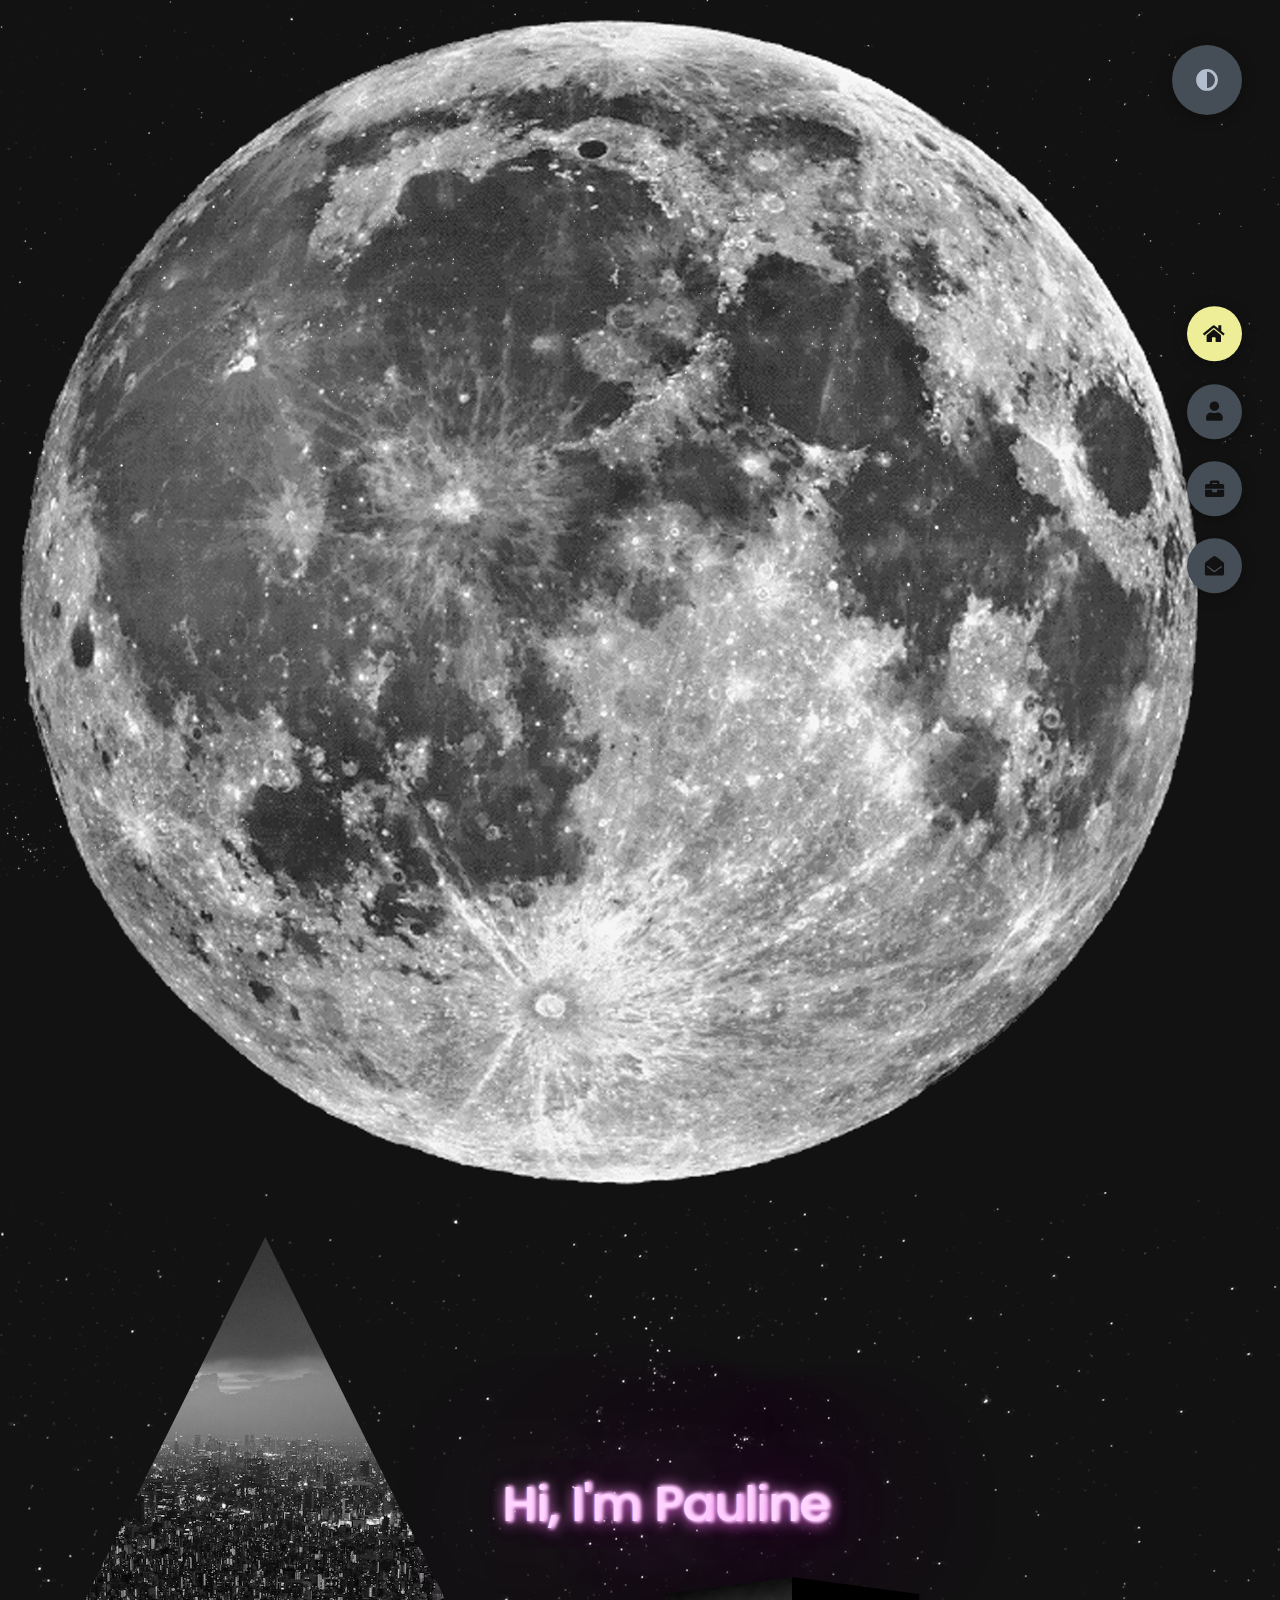
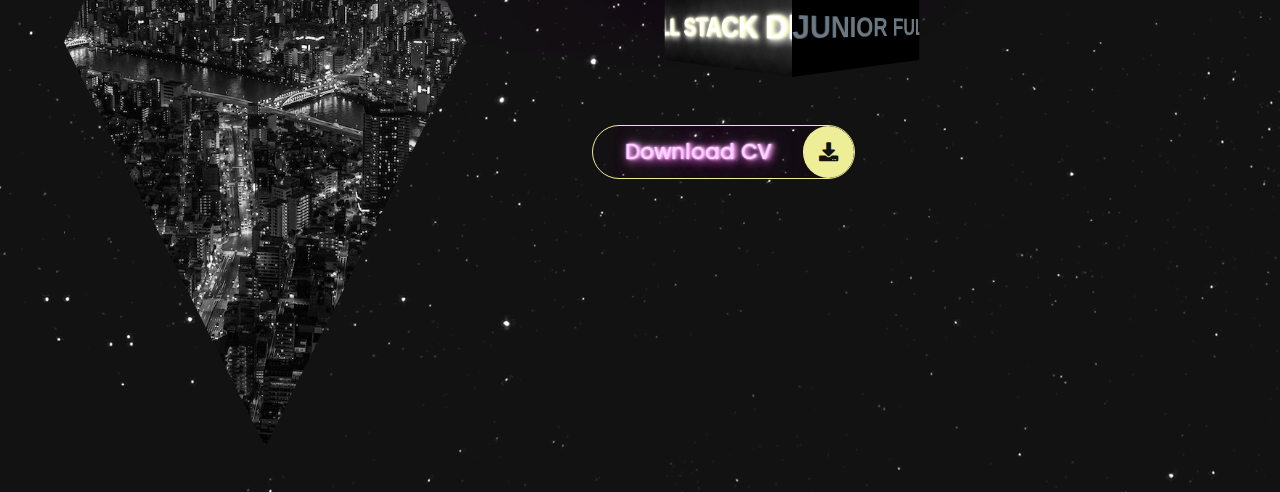
==== index.html @ 4a0ec678 "final form version" ====
<!DOCTYPE html>
<html lang="en">
<head>
  <meta charset="UTF-8">
  <meta name="viewport" content="width=device-width, initial-scale=1.0">
  <title>Portfolio</title>
  <link rel="stylesheet" href="styles/styles.css">
  <link rel="preconnect" href="https://fonts.googleapis.com">
<link rel="preconnect" href="https://fonts.gstatic.com" crossorigin>
<link href="https://fonts.googleapis.com/css2?family=Poppins:ital@0;1&display=swap" rel="stylesheet">
<link rel="stylesheet" href="https://cdnjs.cloudflare.com/ajax/libs/font-awesome/5.15.4/css/all.min.css" integrity="sha512-1ycn6IcaQQ40/MKBW2W4Rhis/DbILU74C1vSrLJxCq57o941Ym01SwNsOMqvEBFlcgUa6xLiPY/NS5R+E6ztJQ==" crossorigin="anonymous" referrerpolicy="no-referrer" />
</head>
<body class="main-content">
    <div class="background-container">
        <div class="moon"><img src="./img/background-moon.png" alt=""></div>

        <div class="stars"><img src="./img/stars-background.png" alt=""></div>
        
    
        <header class="section sec1 header active" id="home">
            <div class="header-content">
               
            
              <div class="left-header">
                 <div class="h-shape"></div>
                 <div class="image1">
                     <img class="intro-img" src="img/cities-background-night.jpg" alt="">
                 </div>
             </div>
             <div class="right-header">
    
                 <h1 class="name" data-text="U">Hi, I'm <span class="flicker-slow">Pa</span>u<span class="flicker-fast">li</span><span class="flicker-medium">ne</span></h1>
      
                 <div class="box">
                     <div class="inner">
                       <span>JUNIOR FULL STACK DEVELOPER</span>
                     </div>
                     <div class="inner">
                       <span>JUNIOR FULL STACK DEVELOPER</span>
                     </div>
                   </div>
                 <p> 
                 </p>
                 <div class="btn-con">
                     <a href="./files/CV_2022_Pauline_Schnoebelen.pdf" class="main-btn" download="CV.Pauline-Schnoebelen.pdf">
                         <span class="btn-text"><span class="flicker-medium2">D</span>own<span class="flicker-slow2">lo</span>ad <span class="flicker-medium">CV</span></span>
                         <span class="btn-icon"><i class="fas fa-download"></i></span>
                         
                 </a>
             </div>
         </div>
     
     </div>
            
     
     
         </header>  
    
    <main>
        <section class="section sec2 about" id="about">
           
            <div class="main-title">
                <h2 class="light-title" data-heading="i">About <span style="--i:1" class="turning">M</span><span style="--i:2" class="turning">E</span><span class="bg-text"></span></h2>
            </div>
            <div class="about-container">
                <div class="left-about">
                    <h4></h4>
                    <p class="paragraph-tran" align="justify">
                       <span class="paragraph-about">   Translator turned tech enthusiast after an eye-opening encounter with machine translation systems relying on AI. Naturally driven and curious, I'm always working on personal projects and learning new skills.</span> 

                    </p>
                    <div class="btn-con">
                        <a href="./files/CV_2022_Pauline_Schnoebelen.pdf" class="main-btn" download="CV.Pauline-Schnoebelen.pdf">
                            <span class="btn-text" id="btn-small">Download</span>
                            <span class="btn-icon"><i class="fas fa-download"></i></span>
                    </a>
                </div>
                </div>
                <div class="right-about">
                    <div class="about-item">
                        <div class="abt-text">
                            <p class="large-text">Javascript</p>
                            <p class="small-text">Currently <br/>Perfecting</p>
                            
                        </div>
                    </div> 
                    <div class="about-item">
                        <div class="abt-text">
                            <p class="large-text">React</p>
                            <p class="small-text">Currently <br/> Perfecting</p>
                            
                        </div>
                    </div> 
                    <div class="about-item">
                        <div class="abt-text">
                            <p class="large-text">Python</p>
                            <p class="small-text">Currently<br/> Learning</p>
                            
                        </div>
                    </div>    
                    <div class="about-item">
                        <div class="abt-text">
                            <p class="large-text">Typescript</p>
                            <p class="small-text">Currently<br/> Learning</p>
                            
                        </div>
                    </div>    
                </div>

            </div>
            <div class="about-stats">
                <h4 class="stat-title">My Skills</h4>
                <div class="progress-bars">
                    <div class="progress-bar">
                        <p class="prog-title">JavaScript</p>
                        <div class="progress-icon">
                            <p class="prog text"></p>
                            <div class="progress">
                                <span class="javascript"></span>
                            </div>

                        </div>
                    </div>
                    <div class="progress-bar">
                        <p class="prog-title">React</p>
                        <div class="progress-icon">
                            <p class="prog text"></p>
                            <div class="progress">
                                <span class="react"></span>
                            </div>

                        </div>
                    </div>
                    <div class="progress-bar">
                        <p class="prog-title">Node.js</p>
                        <div class="progress-icon">
                            <p class="prog text"></p>
                            <div class="progress">
                                <span class="node"></span>
                            </div>

                        </div>
                    </div>
                    <div class="progress-bar">
                        <p class="prog-title">Express.js</p>
                        <div class="progress-icon">
                            <p class="prog text"></p>
                            <div class="progress">
                                <span class="express"></span>
                            </div>

                        </div>
                    </div>
                    <div class="progress-bar">
                        <p class="prog-title">MongoDB</p>
                        <div class="progress-icon">
                            <p class="prog text"></p>
                            <div class="progress">
                                <span class="mongo"></span>
                            </div>

                        </div>
                    </div>
                    <div class="progress-bar">
                        <p class="prog-title">POSTMAN</p>
                        <div class="progress-icon">
                            <p class="prog text"></p>
                            <div class="progress">
                                <span class="postman"></span>
                            </div>

                        </div>
                    </div>
                    <div class="progress-bar">
                        <p class="prog-title">HTML5 & CSS3</p>
                        <div class="progress-icon">
                            <p class="prog text"></p>
                            <div class="progress">
                                <span class="css"></span>
                            </div>

                        </div>
                    </div>
                    <div class="progress-bar">
                        <p class="prog-title">Rest APIs</p>
                        <div class="progress-icon">
                            <p class="prog text"></p>
                            <div class="progress">
                                <span class="restapi"></span>
                            </div>

                        </div>
                    </div>
                    <div class="progress-bar">
                        <p class="prog-title">Git - GitHub</p>
                        <div class="progress-icon">
                            <p class="prog text"></p>
                            <div class="progress">
                                <span class="github"></span>
                            </div>

                        </div>
                    </div>
                </div>
            </div>
            <h4 class="stat-title">My Timeline</h4>
            <div class="timeline">
                <div class="timeline-item">
                    <div class="tl-icon">
                        <i class="fas fa-briefcase"></i>
                    </div>
                    <p class="tl-duration">03/2022 - 06/2022</p>
                    <h5 class="job-title">Junior Full Stack Developer<span class="company">  Ironhack</span></h5>
                    <p class="job-summary">Skills: Web Applications · Databases · Object-Oriented Programming (OOP) <br>
                        • <u>Project 3</u>: Single Page App | <strong>
                            <a href="https://project-forkmate.netlify.app/" target="_blank">ForkMate</a></strong> <br>
                        Technologies: React.js, Javascript, MongoDB, Express.js, Node.js, CSS<br>
                        • <u>Project 2</u>: Server-side Rendered Website | <strong><a href="https://foster4paws.herokuapp.com/" target="_blank">Foster4Paws</a></strong><br>
                        Technologies: Express.js, Node.js, MongoDB, Javascript, Handlebars<br>
                        • <u>Project 1</u>: DOM-manipulation catching game | <strong><a href="https://paulinettt.github.io/Space-Sophie/" target="_blank">Space Sophie</a></strong> <br>
                        Technologies: Javascript, HTML, CSS</p>
        
                </div>
                
                <div class="timeline-item">
                    <div class="tl-icon">
                        <i class="fas fa-graduation-cap"></i>
                    </div>
                    <p class="tl-duration">03/2022 - 06/2022</p>
                    <h5 class="job-title">Full Stack Web Development<br>
                        <span class="company">  Ironhack</span></h5>
                    <p class="job-summary">
                        • Front-End Technologies: HTML | CSS |   Javascript | React | Axios <br>
                        • Back-End Technologies: ExpressJS | NodeJS | MongoDB | Mongoose | Postman<br>
                        • Version Control: Git | GitHub<br>
                        • Integration of 3rd party services (APIs) <br>
                        • Deployment Tools: Heroku, Netlify</p>
        
                </div>
                <div class="timeline-item">
                    <div class="tl-icon">
                        <i class="fas fa-briefcase"></i>
                    </div>
                    <p class="tl-duration">11/2016 - 03/2022</p>
                    <h5 class="job-title">Translator EN/FR <br><span class="company">  Freelance</span></h5>
                    <p class="job-summary">• Translate and deliver high-quality subtitles for various production companies and media-services providers including Netflix, Amazon, BBC and HBO.<br>
                        • Liaise with internal employees on deadlines and missing information. <br>
                        • Help improve clients' machine translation systems.</p> <br>
        
                </div>
                <div class="timeline-item">
                    <div class="tl-icon">
                        <i class="fas fa-graduation-cap"></i>
                    </div>
                    <p class="tl-duration">2012 - 2015</p>
                    <h5 class="job-title">Doctoral studies <br>
                        <span class="company"> University Paris-Diderot</span></h5>
                    <p class="job-summary">Literature, Art, Image</p>
        
                </div>
                <div class="timeline-item">
                    <div class="tl-icon">
                        <i class="fas fa-briefcase"></i>
                    </div>
                    <p class="tl-duration">08/2015 - 10/2016</p>
                    <h5 class="job-title">Culture Writer <br><span class="company">  Sant Magazine</span></h5>
                    <p class="job-summary">• Conceived, wrote and edited visual arts features and reviews.<br>
                        • Translated and localized interviews to reach a broader audience.</p>
        
                </div>
                <div class="timeline-item">
                    <div class="tl-icon">
                        <i class="fas fa-graduation-cap"></i>
                    </div>
                    <p class="tl-duration">2019 - 2012</p>
                    <h5 class="job-title">Master's Degree <br>
                        <span class="company"> University Lumière II</span></h5>
                    <p class="job-summary">Anglophone Studies.</p>
        
                </div>
                <div class="timeline-item">
                    <div class="tl-icon">
                        <i class="fas fa-briefcase"></i>
                    </div>
                    <p class="tl-duration">09/2014 - 07/2014</p>
                    <h5 class="job-title">French Lecturer <br><span class="company">University of Michigan</span></h5>
                    <p class="job-summary">• Taught French language and essay writing to undergraduates.<br>
                        • Prepared final exams and group presentations.<br>
                        • Implemented individualized extra support during office hours.</p>
        
                </div>
                <div class="timeline-item">
                    <div class="tl-icon">
                        <i class="fas fa-graduation-cap"></i>
                    </div>
                    <p class="tl-duration">2010 - 2012</p>
                    <h5 class="job-title">MA <br><span class="company"> University of Reading</span></h5>
                    <p class="job-summary">Creative Writing and Translation.
                    </p>
        
                </div>
                <div class="timeline-item">
                    <div class="tl-icon">
                        <i class="fas fa-briefcase"></i>
                    </div>
                    <p class="tl-duration">09/2014 - 07/2014</p>
                    <h5 class="job-title">Assistant Lecturer <br> <span class="company"> Université Paris-Diderot</span></h5>
                    <p class="job-summary">• Taught English language to undergraduates.<br>
                        • Co-ordinated revision and exam periods.</p>
        
                </div>
            </div>

            
        </section>
        <section class="section sec3 portfolio" id="portfolio">
            <div class="main-title">
                <h2 class="light-title" data-heading="i">MY <span style="--i:1" class="turning">P</span>
                    <span style="--i:2" class="turning">O</span>
                    <span style="--i:3" class="turning">R</span>
                    <span style="--i:4" class="turning">T</span>
                    <span style="--i:5" class="turning">F</span>
                    <span style="--i:6" class="turning">O</span>
                    <span style="--i:7" class="turning">L</span>
                    <span style="--i:8" class="turning">I</span>
                    <span style="--i:9" class="turning">O</span>
        
                    <span class="bg-text"></span></h2>
                <p class="port-text">
                   <u>Main technologies used</u>: ReactJS, Javascript, MongoDB, ExpressJS, NodeJS, HTML, CSS, Postman, Handlebars, Mongoose, Axios.
                </p>
                <div class="portfolios">
                    <div class="portfolio-item">
                        <div class="image">
                            <img class="img-port" src="./img/code-image.jpg" alt="">
                        </div>
                        <div class="hover-items">
                            <h3 class="project-source">GitHub Projects</h3>
                            <div class="icons">
                                <a href="https://github.com/Paulinettt" class="icon" target="_blank">
                                    <i class="fab fa-github"></i>
                              
                        
                                </a>
                            </div>


                        </div>

                    </div>
                    
                    <div class="portfolio-item">
                        <div class="image">
                            <img class="img-port" src="./img/SpaceSophie-port.png" alt="SpaceSophie-image">
                        </div>
                        <div class="hover-items">
                            <h3 class="project-source">Space Sophie</h3>
                            <p class="summary-p">A catching game built with JavaScript, HTML & CSS</p>
                            <div class="icons">
                                    <a href="https://github.com/Paulinettt/Space-Sophie" target="_blank" class="icon">
                                    <i class="fab fa-github"></i>
                                    <a href="https://paulinettt.github.io/Space-Sophie/" class="icon" target="_blank">
                                    <i class="fas fa-eye"></i>
                                </a>
                            </div>
                        </div>
                    </div>
                    <div class="portfolio-item">
                        <div class="image">
                            <img class="img-port" src="./img/Foster4Paws-port.png" alt="Foster4Paws-image">
                        </div>
                        <div class="hover-items">
                            <h3 class="project-source">Foster4Paws</h3>
                            <p class="summary-p">A responsive website for animal shelters and foster families built with NodeJS, ExpressJS and MongoDB</p>
                            <div class="icons">
                                <a href="https://github.com/fevi-ro/Pet-foster-app" target="_blank" class="icon">
                                    <i class="fab fa-github"></i>
                                    <a href="https://foster4paws.herokuapp.com/" class="icon" target="_blank">
                                        <i class="fas fa-eye"></i>
                              
                        
                                </a>
                            </div>


                        </div>

                    </div>
                    <div class="portfolio-item">
                        <div class="image">
                            <img class="img-port" src="./img/Forkmate-port.png" alt="Forkmate-image">
                        </div>
                        <div class="hover-items">
                            <h3 class="project-source">Forkmate</h3>
                            <p class="summary-p">A single-page app tackling food waste in the workplace built with React, NodeJS, ExpressJS and MongoDB
                            </p>
                            <div class="icons">
                                    <a href="https://github.com/josipa314/forkmate-client" target="_blank" class="icon">
                                    <i class="fab fa-github"></i>
                                    <a href="https://project-forkmate.netlify.app/" target="_blank" class="icon">
                                        <i class="fas fa-eye"></i>
                                    </a>
                                    
                            </div>
                        </div>
                    </div>
                </div>
            </div>
        </section>




        <section class="section sec4 contact" id="contact">
            <div class="contact-container">
                <div class="main-title">
                    <h2 class="light-title" >Contact<span style="--i:1" class="turning">M</span><span style="--i:2" class="turning">E</span><span class="bg-text"></span></h2>
                </div>
                <div class="contact-content-con">
                    <div class="left-contact">
                        <h4 class="contact-me">Let's talk!</h4>
                        <p class="paragraph-left">
                            
                        </p>
                        <div class="contact-info">
                            <div class="contact-item">
                                <div class="icon">
                                    <i class="fas fa-map-marker-alt"></i>
                                    
                                </div>
                                <p>
                                Brussels, Belgium
                                </p>
                            </div>
                            <!-- <div class="contact-item">
                                <div class="icon">
                                    <i class="fas fa-envelope"></i>
                                   
                                </div>
                                <p>
                                    <span>pauline.schnoebelen@gmail.com</span>
                                </p>
                            </div> -->
                            
                           <!--  <div class="contact-item">
                                <div class="icon">
                                    <i class="fas fa-phone"></i>
                                    
                                </div>
                                <p>
                                    <span>+33674824811</span>
                                </p>
                            </div> -->
                            <div class="contact-item">
                                <div class="icon">
                                    <i class="fas fa-globe-africa"></i>
                                   
                                </div>
                                <p>
                                    <span>French, English, Italian</span>
                                </p>
                            </div>
                        </div>
                        <div class="contact-icons">
                            <div class="contact-icon">

                                <a href="https://www.linkedin.com/in/pauline-schnoebelen" target="_blank">
                                    <i class="fab fa-linkedin"></i>
                                </a>
                    
                                <a href="https://github.com/Paulinettt" target="_blank">
                                    <i class="fab fa-github"></i>
                                </a>
                                
                            </div>
                        </div>
                    </div>
                    <div class="right-contact">
                        <form action="https://formsubmit.co/pauline.schnoebelen@gmail.com" class="contact-form" method="POST">
                            <div class="input-control i-c-2">
                                <input type="text" name="name" required required placeholder="YOUR NAME">
                                <input type="hidden" name="_next" value="https://paulinettt.github.io/portfolio/thankyou.html">
                                <input type="email" name="email" required required placeholder="YOUR EMAIL">
                            </div>
                            <!-- <div class="input-control">
                                <input type="text" name="message" id="" cols="15" rows="8" required placeholder="SUBJECT">
                            </div> -->
                            <div class="input-control">
                                <textarea name="" input type= "text" id="" cols="15" rows="8" placeholder="Your message here..."></textarea>
                            </div> 
                            <div class="submit-btn">
                                <a href="#" class="main-btn">
                                    <button type="submit" id="button-send" class="btn-text">Send</button>
                                    <span class="btn-icon"><i class="fa fa-paper-plane"></i></span>
                                    
                                </a>
                            </div>
                        </form>
                    </div>
                </div>
            </div>
        </section>
    </main>

    <div class="controls">
        <div class="control control-1 active-btn" data-id="home" >
            <i class="fas fa-home"></i>
        </div>
        <div class="control control-2" data-id="about">
            <i class="fas fa-user"></i>
        </div>
        <div class="control control-3" data-id="portfolio">
            <i class="fas fa-briefcase"></i>
        </div>
        <div class="control control-4" data-id="contact">
            <i class="fas fa-envelope-open"></i>
        </div>
    </div>

    <div class="theme-btn">
        <i class="fas fa-adjust"></i>
    </div>

    

    <script src="app.js"></script>
</body>

</html>
---- styles/styles.css ----
* {
    margin: 0;
    padding: 0;
    box-sizing: border-box;
    list-style: none;
}





:root {
      /*   --color-primary: #141723; */
        --color-primary: #121212;
      /*   --color-secondary: #da7e3c; */
       --color-secondary: #efee98;
        --color-white: #FFFFFF;
        --color-black: #121212;
        --color-grey0: #f8f8f8;
        --color-grey-1: #dbe1e8;
        --color-grey-2: #b2becd;
        --color-grey-3: #6c7983;
        --color-grey-4: #454e56;
        --color-grey-5: #2a2e35;
        --color-grey-6: #12181b;
        --br-sm-2: 14px;
        --box-shadow-1: 0 3px 15px rgba(0,0,0,.3);
        
}

.light-mode {
    --color-primary: #244d4f;
    --color-secondary: #9fb6d4;
    --color-white: #000;
    --color-black: #000;
    --color-grey0: #f8f8f8;
    --color-grey-1: #f8f8f8;
    --color-grey-2: #f8f8f8;
    --color-grey-3: #6c7983;
    --color-grey-4: #8FBC8F;
    --color-grey-5: #B0C4DE;
    --color-grey-6: #12181b;
    
  }


  /* Background-effects */
   
@keyframes move-background {
  from {
    -webkit-transform: translate3d(0px, 0px, 0px);
  }
  to { 
    -webkit-transform: translate3d(1000px, 0px, 0px);
  }
}
@-webkit-keyframes move-background {
  from {
    -webkit-transform: translate3d(0px, 0px, 0px);
  }
  to { 
    -webkit-transform: translate3d(1000px, 0px, 0px);
  }
}

@-moz-keyframes move-background {    
  from {
    -webkit-transform: translate3d(0px, 0px, 0px);
  }
  to { 
    -webkit-transform: translate3d(1000px, 0px, 0px);
  }
}

    @-webkit-keyframes move-background {
  from {
    -webkit-transform: translate3d(0px, 0px, 0px);
  }
  to { 
    -webkit-transform: translate3d(1000px, 0px, 0px);
  }
}

.background-container{
 
  top: 0;
  left:0;
  bottom: 0;
  right: 0;
}

 .stars {
 background: repeat;
 position: absolute;
  top: 0;
  bottom: 0;
  left: 0;
  right: 0;
  display: block;
    z-index: 0;
} 

.moon {
  margin-top: 20px;
  margin-left: 20px;
}



.header-content {
  background-image: url(../img/stars-background.png);
}

#button-send {
 background-color: transparent;
 border: none;
 cursor:pointer;
}


  .btn-text {
    font-weight: 400;
    font-size: larger;
    outline: none;
    color:#FFD5FF;
    text-shadow: 1px 0px 2px #FFD5FF, 0px 0px 2px #FFD5FF, 3px 0px 4px #FFD5FF, 2px 0px 3px #D42CCA, 2px 3px 10px #D42CCA, 2px 0px 10px, 5px 0px 50px, 20px 0vw 100px #D42CCA,20px 0vw 100px #D42CCA;
    padding: 0 2rem; 
    flex-direction: row;
    
  }

  .light-mode .btn-text {
    font-weight: 400;
    font-size: larger;
    outline: none;
    color:black;
    text-shadow: 1px 0px 2px black, 0px 0px 2px black 3px 0px 4px black, 2px 0px 3px black, 2px 3px 10px black, 2px 0px 10px, 5px 0px 50px, 20px 0vw 100px black,20px 0vw 100px black;

  }

 

  .btn-text span .flicker-medium2 .flicker-slow2 .flicker-fast {
    font-weight: 400;
    font-size: larger;
    outline: none;
    color:#FFD5FF;
    text-shadow: 1px 0px 2px #FFD5FF, 0px 0px 2px #FFD5FF, 3px 0px 4px #FFD5FF, 2px 0px 3px #D42CCA, 2px 3px 10px #D42CCA, 2px 0px 10px, 5px 0px 50px, 20px 0vw 100px #D42CCA,20px 0vw 100px #D42CCA;
  }


  .light-mode .btn-text span .flicker-medium2 .flicker-slow2 .flicker-fast {
    font-weight: 400;
    font-size: larger;
    outline: none;
    color:black;
    
  }
 
  

  .light-mode .name:hover .name-effect strong{
    text-shadow: #8FBC8F 0 0 4px, #8FBC8F 0 0 20px;
  transform: rotateY(-60deg);
  transition: transform 0.3s cubic-bezier(0, 1, 0, 1), text-shadow 0.1s ease-out;
  }

  .light-mode .name-effect strong {
    text-shadow: #bbb 0 0 1px, #fff 0 -1px 2px, #fff 0 -3px 2px, rgba(0,0,0,0.8) 0 30px 25px;
    transition: margin-left 0.3s cubic-bezier(0, 1, 0, 1);
  }

  .light-mode .box .inner:first-child {
    background-color: black;
    color: white;
    outline: none; 
    text-shadow: 1px 0px 2px #fcffbb, 0px 0px 2px #fcffbb, 3px 0px 4px #fcffbb, 2px 0px 3px #fff, 2px 3px 10px #fff, 2px 0px 10px, 5px 0px 50px, 20px 0vw 100px #fff,20px 0vw 100px #fff;
    transition: transform 0.3s cubic-bezier(0, 0.75, 0, 1), text-shadow 0.1s ease-out;
    transform-origin: right;
    transform: perspective(100px) rotateY(-15deg);
  }
  
  .light-mode .box .inner:last-child {
    background-color: #f2f2f2;
    color: black;
    transform-origin: left;
    transform: perspective(100px) rotateY(15deg);
  }


body {
    background-color: var(--color-primary);
    font-family: 'Poppins', sans-serif;
    font-size: 1.1rem;
    color: var(--color-white);
    transition: all .4s ease-in-out;
}

a {
    display: inline-block;
    text-decoration: none;
    color:inherit;
    font-family: inherit;
}

header {
    height: 100vh;
    color: var(--color-white);
    overflow: hidden;
}

section {
    min-height: 100vh;
    width: 100%;
    position: absolute;
    left:0;
    top: 0;
    padding: 3rem 18rem;

}

.section {
    transform: translateY(-100%) scale(0);
    transition: all .4s ease-in-out;
    background-color: var(--color-primary);
    

}

.sec1 {
    display: none;
    transform: translateY(0) scale(1);
    


}

.sec2 {
    display: none;
    transform: translateY(0) scale(1);
 


}

.sec3 {
    display: none;
    transform: translateY(0) scale(1);
   


}

.sec4 {
    display: none;
    transform: translateY(0) scale(1);
   


}

 .active {
    display:block;
    animation: scaleAnim 1s ease-in-out;
    

   
}

@keyframes scaleAnim {
    0% {
        transform: translateY(-30%) scaleY(0)
    }

    100%{
        transform: translateY(0) scaleY(1)
    }
} 


.job-summary strong {
  color: white;
}

.light-mode .job-summary strong {
  
  font-weight: 400;
    
    outline: none;
    color:black;
    text-shadow: 1px 0px 2px #FFD5FF, 0px 0px 2px #FFD5FF, 3px 0px 4px #FFD5FF, 2px 0px 3px #D42CCA, 2px 3px 10px #D42CCA, 2px 0px 10px, 5px 0px 50px, 20px 0vw 100px #D42CCA,20px 0vw 100px #D42CCA;
  
}

.job-summary strong:hover {
  text-shadow: #fff 0 0 4px, #fcffbb 0 0 20px;
  transition: transform 0.3s cubic-bezier(0, 0.75, 0, 1), text-shadow 0.1s ease-out;
}

/* Intro */


.portfolio-effect:hover {
  text-shadow: #fff 0 0 4px, #fcffbb 0 0 20px;
  transition: transform 0.3s cubic-bezier(0, 0.75, 0, 1), text-shadow 0.1s ease-out;
}


.intro-plain{
  text-shadow: #fff 0 0 4px, #feffe6 0 0 20px;
  transform: rotateY(-60deg);
  transition: transform 0.3s cubic-bezier(0, 0.75, 0, 1), text-shadow 0.1s ease-out;
}

.name:hover .intro-plain{
  margin-left: 20px;
  transition: margin-left 1s cubic-bezier(0, 0.75, 0, 1);
}

.name-effect strong{
  text-shadow: #111 0 0 1px, rgba(255,255,255,0.1) 0 1px 3px;
  content: attr(data-heading);
  transform: translate(-50%, -50%);
}

.right-header {
  font-weight: bold;
  
}


.name-effect strong:before{
  
  text-shadow: none;
  color: #fcffbb;
  z-index: 5;
  animation: flicker 1s linear infinite;

}

@keyframes 
 flicker {
	0%, 19.999%, 22%, 62.999%, 64%, 64.999%, 70%, 100% {
		opacity: .99;
		text-shadow: -1px -1px 0 rgba(#fff, .4), 1px -1px 0 rgba(#fff, .4), -1px 1px 0 rgba(#fff, .4), 1px 1px 0 rgba(#fff, .4), 0 -2px 8px, 0 0 2px, 0 0 5px #ff7e00, 0 0 15px #ff4444, 0 0 2px #ff7e00, 0 2px 3px #000;
	}
	20%, 21.999%, 63%, 63.999%, 65%, 69.999% {
		opacity: 0.4;
		text-shadow: none;
	}
}

.name {
  position: relative;
  color: #FFD5FF;
  align-self: center;
  transform: translate(-50%, -50%);
  font-weight: 400;
  text-shadow: 1px 0px 4px #FFD5FF, 2px 0px 4px #FFD5FF, 3px 0px 4px #FFD5FF, 2px 0px 3px #D42CCA, 2px 3px 15px #D42CCA, 2px 0px 15px, 5px 0px 125px, 20px 0vw 200px #D42CCA,40px 0vw 200px #D42CCA;
  align-self:flex-end;
  font-size: 3rem;
}



.flicker-slow{
  animation: flicker 3s linear infinite;
  

}

.flicker-slow2{
  animation: flicker 4s linear infinite;
  

}

.flicker-medium {
  animation: flicker 2s linear infinite;
}
.flicker-medium2 {
  animation: flicker 1.5s linear infinite;
}

.flicker-fast{
  animation: flicker 1s linear infinite;
  
}

@keyframes flicker {
	0%, 19.999%, 22%, 62.999%, 64%, 64.999%, 70%, 100% {
		text-shadow: 1px 0px 4px #FFD5FF, 2px 0px 4px #FFD5FF, 3px 0px 4px #FFD5FF, 2px 0px 3px #D42CCA, 2px 3px 15px #D42CCA, 2px 0px 15px, 5px 0px 125px, 20px 0vw 200px #D42CCA,40px 0vw 200px #D42CCA;
    opacity: .99;
		
	}
	20%, 21.999%, 63%, 63.999%, 65%, 69.999% {
		opacity: 0.4;
	}
}


.name:hover .name-effect strong{
  text-shadow: #fff 0 0 4px, #fcffbb 0 0 20px;
  transform: rotateY(-60deg);
  transition: transform 0.3s cubic-bezier(0, 0.75, 0, 1), text-shadow 0.1s ease-out;
}






.intro-plain:hover {
  margin-left: 20px;
  transition: margin-left 1s cubic-bezier(0, 0.75, 0, 1);
}

.box {
	display: flex;
  align-self: center;
 
}

.box .inner {
	width: 200px;
	height: 100px;
	line-height: 100px;
	font-size: 2em;
	font-family: sans-serif;
	font-weight: bold;
	white-space: nowrap;
	overflow: hidden;
}

.box .inner:first-child {
	background-color: black;
  outline: none; 
    text-shadow: 1px 0px 2px #fcffbb, 0px 0px 2px #fcffbb, 3px 0px 4px #fcffbb, 2px 0px 3px #fff, 2px 3px 10px #fff, 2px 0px 10px, 5px 0px 50px, 20px 0vw 100px #fff,20px 0vw 100px #fff;
	transform-origin: right;
	transform: perspective(100px) rotateY(-15deg);
}

.box .inner:last-child {
	background-color: black;
  color: #6c7983;
	transform-origin: left;
	transform: perspective(100px) rotateY(15deg);
}

.box .inner span {
	position: absolute;
	animation: marquee 5s linear infinite;
}

.box .inner:first-child span {
	animation-delay: 2.5s;
	left: -100%;
}

@keyframes marquee {
	from {
		left: 100%;
	}

	to {
		left: -100%;
	}
}

/* Controls */
.controls {
    position: fixed;
    z-index: 10;
    top:50%;
    right: 3%;
    display: flex;
    flex-direction: column;
    transform: translateY(-50%);
    align-items: center;
    justify-content: center;
    

}

.active-btn {
    background-color: var(--color-secondary) !important;
    transition: all 0.4s ease-in-out;
  }

  .active-btn  i{
    color: #121212 !important;
  }

 
.control {
    padding: 1rem;
    cursor:pointer;
    background-color: var(--color-grey-4);
    width: 55px;
    height: 55px;
    border-radius: 50%;
    display: flex;
    align-items: center;
    justify-content: center;
    margin: .7rem 0;
    box-shadow: var(--box-shadow-1);

}

.intro-img {
    width: 100%;
    height: 100%;
    object-fit: cover;
    transition: all .4s ease-in-out;
    filter: grayscale(100%);
   
   clip-path: polygon(50% 0%, 100% 50%, 50% 100%, 0% 50%);

}

.intro-img:hover{
    filter: grayscale(0);
}

.image1 {
    border-radius: var(--br-sm-2);
            height: 90%;
            width: 68%;
            margin-left: 4rem;
            background-image: url(/img/stars-background.png);
            transition: all .4s ease-in-out;
}

i {
    font-size: 1.2rem;
    color: #121212;
    pointer-events: none;

}


/* Theme */

.theme-btn {
    top: 5%;
    right: 3%;
    width: 70px;
    height: 70px;
    border-radius: 50%;
    background-color: var(--color-grey-4);
    cursor: pointer;
    position: fixed;
    display: flex;
    justify-content: center;
    align-items: center;
    box-shadow: 0 3px 15px rgba(0, 0, 0, 0.3);
    transition: all 0.1s ease-in-out;
  }
  .theme-btn:active {
    transform: translateY(-5px);
  }
  .theme-btn i {
    font-size: 1.4rem;
    color: var(--color-grey-2);
    pointer-events: none;
  }

/* Header-content */
.header-content {
    display: grid;
    grid-template-columns: repeat(2, 1fr);
    height: 100%;


}

.background-container img {
  max-width: 100%;
}

.left-header {
    display: flex;
    align-items: center;
    position:relative;
}

.right-header {
    display: flex;
    flex-direction: column;
    justify-content: center;
    padding-right: 18rem;
}


 p {
    margin: 1.5rem 0;
    line-height: 2rem;
}

.h-shape {
    transition: all .4s ease-in-out;
    width: 65%;
    height: 100%;
    background-image: url(/img/stars-background.png);
    position: absolute;
    left: 0;
    top: 0;
    z-index:-1;
    clip-path: polygon(0 0, 46% 0, 79% 100%, 0% 100%);
}

/* About */

.main-title span {
 
    position: relative;
    display: inline-block;
    text-align: center;
    font-size: 40px;
    color: #fff;
    text-transform: uppercase;
    animation: flip 2s infinite;
    animation-delay: calc(.2s * var(--i))
  
}

@keyframes flip {
  0%,80% {
    transform: rotateY(360deg) 
  }
}


.about-container {
    display: grid;
    grid-template-columns: repeat(2, 1fr);
    padding-top: 3.5rem;
    padding-bottom: 5rem;
}

.right-about {
    display: grid;
    grid-template-columns: repeat(2, 1fr);
    grid-gap: 2rem;
}

.about-stats {
    padding-bottom: 4rem;
}

.progress-bars {
    display: grid;
    grid-template-columns: repeat(2, 1fr);
    grid-gap: 2rem;
}

.progress-bar {
    display: flex;
    flex-direction: column;
}

.prog-title {
    text-transform: uppercase;
    font-weight: 500;
    margin: 0;
}

.light-mode .prog-title {
  color: white;
}

.progress-icon {
    display: flex;
    align-items: center;
    margin: 0;
    
}

.prog {
    color: var(--color-grey-2);
    margin: 0;
}

.progress {
    width: 100%;
    height: .45rem;
    background-color: var(--color-grey-4);
    margin-left: 1rem;
    position: relative;
}

.progress span {
        position: absolute;
        top: 0;
        left: 0;
        height: 100%;
        background-color: var(--color-secondary);
        transition: all .4s ease-in-out;
        width: 60%;
}

.progress .javascript { width: 60%; }
.progress .css { width: 60%; }
.progress .react{ width: 50%; }
.progress .node{ width: 50%; }
.progress .restapi{ width: 50%; }
.progress .express{ width: 50%; }
.progress .mongo{ width: 50%; }
.progress .postman{ width: 70%; }
.progress .github{ width: 60%; }




.stat-title {
    text-transform: uppercase;
    font-size: 1.4rem;
    text-align: center;
    padding: 3.5rem 0;
    position: relative;
}

.light-mode .stat-title {
  color: white;
}

.stat-title::before {
    content: '';
    position: absolute;
    left: 50%;
    top: 0;
    width: 40%;
    height: 1px;
    background-color: var(--color-grey-5);
    transform: translateX(-50%);
}

.about-item {
    border: 1px solid var(--color-grey-5);
    border-radius: 5px;
    transition: all .4s ease-in-out;
    box-shadow: 1px 2px 15px rgba(0,0,0,.1);
}

.about-item:hover {
    cursor: default;
    transform: translateY(-5px);
    border: 1px solid var(--color-secondary);
    box-shadow: 1px 4px 15px rgba(0,0,0,.32);
}

.abt-text {
    padding: 1.5rem;
    display: flex;
    flex-direction: column;
}

.large-text {
    font-size: 3rem;
    font-weight: 700;
    color: var(--color-secondary);
}

.small-text {
    padding-left: 3rem;
    position: relative;
    text-transform: uppercase;
    font-size: 1.2rem;
    color: var(--color-grey-1);
    letter-spacing: 2px;
}

.small-text::before {
    content: '';
    position: absolute;
    left: 0;
    top: 15px;
    width: 2rem;
    height: 2px;
    background-color: var(--color-grey-5);
}

.left-about {
    padding-right: 5rem;
}

.left-about p {
    line-height: 2rem;
    padding: 1rem;
    color: var(--color-grey-1);
}

.left-about h4 {
    font-size: 2rem;
    text-transform: uppercase;

}

/* Timeline */
.timeline {
    display: grid;
    grid-template-columns: repeat(2, 1fr);
    grid-gap: 2rem;
    padding-bottom: 3rem;
}

.timeline-item {
    position: relative;
    padding-left: 3rem;
    border-left: 1px solid var(--color-grey-5);
}

.tl-icon {
    position: absolute;
    left: -27px;
    top: 0;
    background-color: var(--color-secondary);
    width: 50px;
    height: 50px;
    border-radius: 50%;
    display: flex;
    align-items: center;
    justify-content: center;
}

.tl-duration {
    margin: 0;
    padding: .2rem .6rem;
            background-color: var(--color-grey-5);
            border-radius: 15px;
            display: inline-block;
            font-size: .8rem;
            text-transform: uppercase;
            font-weight: 500;
}

.job-summary {
    margin:0;
    color: var(--color-grey-2);
}

.job-title {
    padding: 1rem 0;
    text-transform: uppercase;
    font-size: 1.3rem;
    font-weight: 600;
}

.company {
    color: rgb(239 238 146);
                font-weight: 500;
                font-size: 1.2rem;
}


.fas fa-briefcase { font-size: 1.3rem; }


/* Portfolios */

.port-text {
    padding: 2rem 0;
    text-align: center;
  }
  
  .portfolios {
    display: grid;
    grid-template-columns: repeat(3, 1fr);
    grid-gap: 2rem;
    margin-top: 3rem;
  }

  .portfolio-item {
    position: relative;
    border-radius: 15px;
  }

  .img-port {
    width: 100%;
    height: 300px;
    object-fit: cover;
    border-radius: 15px;
  
  }

  .image {
    width: 100%;
    height: 300px;
    object-fit: cover;
    border-radius: 15px;
    margin-left: 0%;
  }


  .hover-items {
    width: 100%;
    height: 100%;
    background-color: var(--color-secondary);
    position: absolute;
    left: 0;
    top: 0;
    border-radius: 15px;
    display: flex;
    justify-content: center;
    align-items: center;
    flex-direction: column;
    opacity: 0;
    transform: scale(0);
    transition: all 0.4s ease-in-out;
  }

  .project-source {
    font-size: 1.5rem;
    color: #121212;
    margin-bottom: 1.5rem;
  }
.summary-p {
  color: #121212;
}
  .icons {
    display: flex;
    justify-content: center;
    align-items: center;
  }

  .icons .icon {
    background-color: var(--color-primary);
    border-radius: 50%;
    width: 50px;
    height: 50px;
    display: flex;
    align-items: center;
    justify-content: center;
    margin: 0 1rem;
    cursor: pointer;
    transition: all 0.4s ease-in-out;
  }

  .icon i {
    font-size: 1.5rem;
    color: var(--color-white);
    margin: 0 1rem;
  }

  .icon:hover {
    background-color: var(--color-white);
  }

  .icon:hover i {
    color: var(--color-primary);
  }


.portfolio-item:hover {
    opacity: 1;
    transform: scale(1);
}

.portfolio-item:hover .hover-items {
    opacity: 1;
    transform: scale(1);
}



/* Contact section */

.contact-content-con {
    display: flex;
    padding-top: 3.5rem;
  }

  .contact-content-con .left-contact {
    flex: 2;
  }
  .light-mode .left-contact {
    color: white;
  }

  .contact-content-con .left-contact .contact-me {
    margin-top: 1rem;
    margin-left: 1rem;
    font-size: 2rem;
    text-transform: uppercase;
  }

  .paragraph-left {
    margin-left: 1rem;
    line-height: 2rem;
  }

  .contact-content-con .left-contact .contact-info .contact-item {
    display: flex;
    align-items: center;
    justify-content:left;
  }

  .contact-content-con .left-contact .contact-info .contact-item p {
    margin: 0.3rem 0 !important;
    padding: 0 !important;
  }

  .contact-content-con .left-contact .contact-info .contact-item .icon {
    display: grid;
    grid-template-columns:45px 1fr;
   
  }

 
  .contact-content-con .left-contact .contact-info .contact-item .icon i {
    display: flex;
    align-items: center;
    font-size: 1.3rem;
  }

  .contact-content-con .left-contact .contact-icon {
    display: flex;
    margin-top: 1.1rem;
  }

  .contact-content-con .left-contact .contact-icon a {
    display: flex;
    align-items: center;
    color: var(--color-white);
    background-color: var(--color-grey-5);
    cursor: pointer;
    justify-content: center;
    width: 50px;
    height: 50px;
    border-radius: 50%;
    margin: 0 0.4rem;
    transition: all 0.4s ease-in-out;
  }
  .contact-content-con .left-contact .contact-icon a:hover {
    background-color: var(--color-secondary);
  }
  .contact-content-con .left-contact .contact-icon a:hover i {
    color: var(--color-primary);
  }
  .contact-content-con .left-contact .contact-icon a i {
    display: flex;
    align-items: center;
    justify-content: center;
    font-size: 1.3rem;
  }

  .contact-content-con .right-contact {
    flex: 3;
    margin-left: 3rem;
  }
  .contact-content-con .right-contact .input-control {
    margin: 1.5rem 0;
  }
  .contact-content-con .right-contact .input-control input, .contact-content-con .right-contact .input-control textarea {
    border-radius: 30px;
    font-weight: inherit;
    font-size: inherit;
    font-family: inherit;
    padding: 0.8rem 1.1rem;
    outline: none;
    border: none;
    background-color: var(--color-grey-5);
    width: 100%;
    color: var(--color-white);
    resize: none;
 
  }

  

  .contact-content-con .right-contact .i-c-2 {
    display: flex;
  }
  .contact-content-con .right-contact .i-c-2 :last-child {
    margin-left: 1.5rem;
  }
  .contact-content-con .right-contact .submit-btn {
    display: flex;
    justify-content: flex-start;
    
  }

  #button-send {
font-size: 20px;
font-family: inherit;
color:white;

  }



/* Independent components */


.main-btn {
    border-radius: 30px;
    color: inherit;
    font-weight: 600;
    position: relative;
    border: 1px solid var(--color-secondary);
    display: flex;
    align-self: flex-start;
    align-items: center;
    overflow: hidden;
    flex-direction: row;

}

.main-btn::before {
    content: '';
    position: absolute;
    top: 0;
    right: 0;
    transform: translateX(100%);
    transition: all .4s ease-out;
    z-index: -1;
}

.main-btn:hover {
    transition: all .4s ease-out;
}

.main-btn:hover::before {
    width: 100%;
            height: 100%;
            background-color: var(--color-secondary);
            transform: translateX(0);
            transition: all .4s ease-out;
} 






.btn-con {
    display: flex;
    align-self: flex-start;
}

.btn-icon {
    background-color: var(--color-secondary);
    display: flex;
    align-items: center;
    justify-content: center;
    border-radius: 50%;
    padding: 1rem;
}


.main-title {
    text-align: center;
    position: relative;
}

h2 .turning {
  text-shadow: #fff 0 0 4px, #fcffbb 0 0 20px;
  transform: rotateY(-60deg);
  transition: transform 0.3s cubic-bezier(0, 0.75, 0, 1), text-shadow 0.1s ease-out;
}

.light-title {
  text-shadow: #fff 0 0 4px, #fcffbb 0 0 20px;

}

 .light-mode .port-text {
  color: white;
 }


h2 {
    position: relative;
    text-transform: uppercase;
    font-size: 4rem;
    font-weight: 700;
}

h2 span {
    color: var(--color-secondary);
}

.port-text:hover {
  text-shadow: #fff 0 0 4px, #fcffbb 0 0 20px;
  transition: transform 0.3s cubic-bezier(0, 0.75, 0, 1), text-shadow 0.1s ease-out;
}

.stat-title:hover {
  text-shadow: #fff 0 0 4px, #fcffbb 0 0 20px;
  transition: transform 0.3s cubic-bezier(0, 0.75, 0, 1), text-shadow 0.1s ease-out;
}

.prog-title:hover {
  text-shadow: #fff 0 0 4px, #fcffbb 0 0 20px;
  transition: transform 0.3s cubic-bezier(0, 0.75, 0, 1), text-shadow 0.1s ease-out;
}

.about-item:hover {
  text-shadow: #fff 0 0 4px, #fcffbb 0 0 20px;
  transition: transform 0.3s cubic-bezier(0, 0.75, 0, 1), text-shadow 0.1s ease-out;
}

.theme-btn:hover {
  text-shadow: #fff 0 0 4px, #fcffbb 0 0 20px;
  transition: transform 0.3s cubic-bezier(0, 0.75, 0, 1), text-shadow 0.1s ease-out;
}

.control:hover {
  text-shadow: #fff 0 0 4px, #fcffbb 0 0 20px;
  transition: transform 0.3s cubic-bezier(0, 0.75, 0, 1), text-shadow 0.1s ease-out;
}

.contact-me:hover {
  text-shadow: #fff 0 0 4px, #fcffbb 0 0 20px;
  transition: transform 0.3s cubic-bezier(0, 0.75, 0, 1), text-shadow 0.1s ease-out;
}

.paragraph-about:hover {
  text-shadow: #fff 0 0 4px, #fcffbb 0 0 20px;
  transition: transform 0.3s cubic-bezier(0, 0.75, 0, 1), text-shadow 0.1s ease-out;
}

.light-mode .paragraph-about {
  color: white;
}

.paragraph-tran{
  text-indent: 20px;
}

.bg-text {
    position:absolute;
    top: 50%;
    left: 50%;
    color: var(--color-grey-5);
    transition: all .4s ease-in-out;
    z-index: -1;
    transform: translate(-50%, -50%);
    font-weight: 800;
     
}

@media screen and (max-width: 600px) {
    header {
      padding: 0 !important;
    }
  
    .theme-btn {
      width: 50px;
      height: 50px;
    }
  
    .header-content {
      grid-template-columns: repeat(1, 1fr);
      padding-bottom: 6rem;
    }
  
    .left-header .h-shape {
      display: none;
    }
  
    .right-header {
      grid-row: 1;
      padding-right: 0rem !important;
      width: 90%;
      margin: 0 auto;
    }
   
  
    .header-content .left-header .image {
      margin: 0 auto;
      width: 90%;
    }
  
    .controls {
      top: auto;
      bottom: 0;
      flex-direction: row;
      justify-content: center;
      left: 50%;
      transform: translateX(-50%);
      width: 100%;
      background-color: var(--color-grey-5);

    }
    

    .controls .control {
      margin: 1rem 0.3rem;
    }
  
    .about-container {
      grid-template-columns: repeat(1, 1fr);
    }
    .about-container .right-about {
      grid-template-columns: repeat(1, 1fr);
      padding-top: 2.5rem;
    }
    .about-container .left-about {
      padding-right: 0;
    }
    .about-container .left-about p {
      padding-left: 0;
    }
  
    .timeline {
      grid-template-columns: repeat(1, 1fr);
      padding-bottom: 6rem;
    }
  
    .container {
      padding: 2rem 2.5rem !important;
    }
  
    .about-stats .progress-bars {
      grid-template-columns: repeat(1, 1fr);
    }
  
    .portfolios {
      grid-template-columns: repeat(1, 1fr);
      padding-bottom: 6rem;
      margin-top: 1rem;
    }
  
  
  
    .contact-content-con {
      flex-direction: column;
    }
    .contact-content-con .right-contact {
      margin-left: 0;
      margin-top: 2.5rem;
    }
  
    .contact-content-con .right-contact .i-c-2 {
      flex-direction: column;
    }
  
    .contact-content-con .right-contact .i-c-2 :last-child {
      margin-left: 0;
      margin-top: 1.5rem;
    }
  
    .contact-content-con .right-contact {
      margin-bottom: 6rem;
    }
  
    .contact-item {
      flex-direction: column;
      margin: 1rem 0;
    }
    .contact-item p {
      font-size: 15px;
      color: var(--color-grey-2);
    }
    .contact-item span {
      font-size: 15px;
    }
    .contact-item .icon {
      grid-template-columns: 25px 1fr;
    }
  
    .main-title h2 {
      font-size: 2rem;
    }
    .main-title h2 span {
      font-size: 2.3rem;
    }
    .main-title h2 .bg-text {
      font-size: 2.3rem;
    }
  }
  @media screen and (max-width: 1432px) {
    .container {
      padding: 7rem 11rem;
    }
  
    .contact-content-con {
      flex-direction: column;
    }
    .contact-content-con .right-contact {
      margin-left: 0;
      margin-top: 2.5rem;
    }
  
    .contact-content-con .right-contact .i-c-2 {
      flex-direction: column;
    }
  
    .contact-content-con .right-contact .i-c-2 :last-child {
      margin-left: 0;
      margin-top: 1.5rem;
    }
  
    .contact-content-con .right-contact {
      margin-bottom: 6rem;
    }
  
    .main-title h2 .bg-text {
      font-size: 5.5rem;
    }
  }
  @media screen and (max-width: 1250px) {
    
  
    .portfolios {
      grid-template-columns: repeat(2, 1fr);
    }
  
    .header-content .right-header {
      padding-right: 9rem;
    }
  }
  @media screen and (max-width: 660px) {

  
    .portfolios {
      grid-template-columns: repeat(1, 1fr);
    }
  }
  @media screen and (max-width: 1070px) {
    .about-container {
      grid-template-columns: repeat(1, 1fr);
    }
    .about-container .right-about {
      padding-top: 2.5rem;
    }
  
    .main-title h2 {
      font-size: 4rem;
    }
    .main-title h2 span {
      font-size: 4rem;
    }
    .main-title h2 .bg-text {
      font-size: 4.5rem;
    }
  }
  @media screen and (max-width: 970px) {
    .container {
      padding: 7rem 6rem;
    }
  
    .about-container .left-about {
      padding-right: 0rem;
    }
  
    .header-content {
      grid-template-columns: repeat(1, 1fr);
      padding-bottom: 6rem;
    }
  
    .left-header .h-shape {
      display: none;
    }
    .left-header .image {
      width: 90% !important;
      margin: 0 auto !important;
    }
  
    .right-header {
      grid-row: 1;
      padding-right: 0rem !important;
      width: 90%;
      margin: 0 auto;
    }
    .right-header .name {
      font-size: 2.5rem !important;
      text-align: center;
      padding-top: 3rem;
    }
  }
  @media screen and (max-width: 700px) {
    .container {
      padding: 7rem 3rem;
    }
  
    .about-stats .progress-bars {
      grid-template-columns: repeat(1, 1fr);
    }
  
    .about-container .right-about {
      grid-template-columns: repeat(1, 1fr);
    }
  
    .timeline {
      grid-template-columns: repeat(1, 1fr);
    }
  
    .main-title h2 {
      font-size: 3rem;
    }
    .main-title h2 span {
      font-size: 3rem;
    }
    .main-title h2 .bg-text {
      font-size: 4rem;
    }
  }


  .thankyou-content {
  background-image: url(../img/stars-background.png);

  }

  .thankyou {
    margin-top: 80px;
    margin-left: 50px;
  }
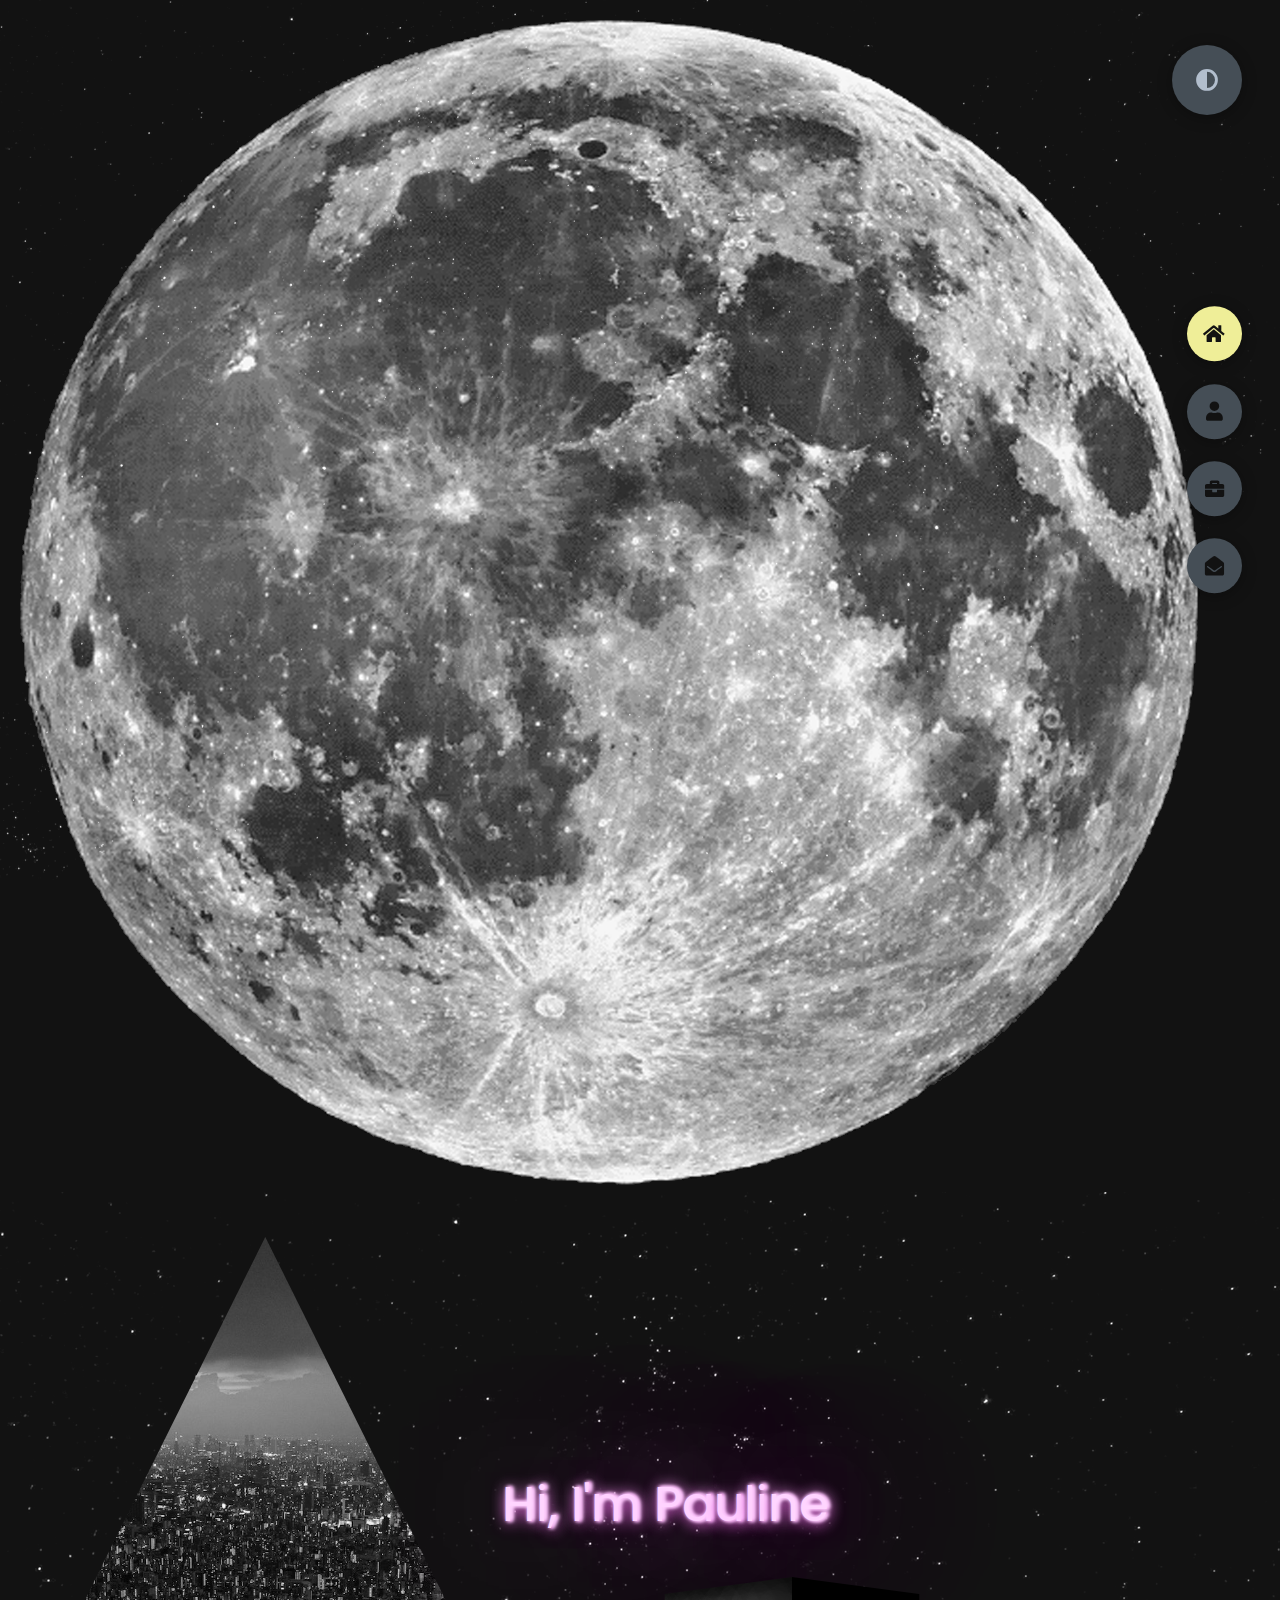
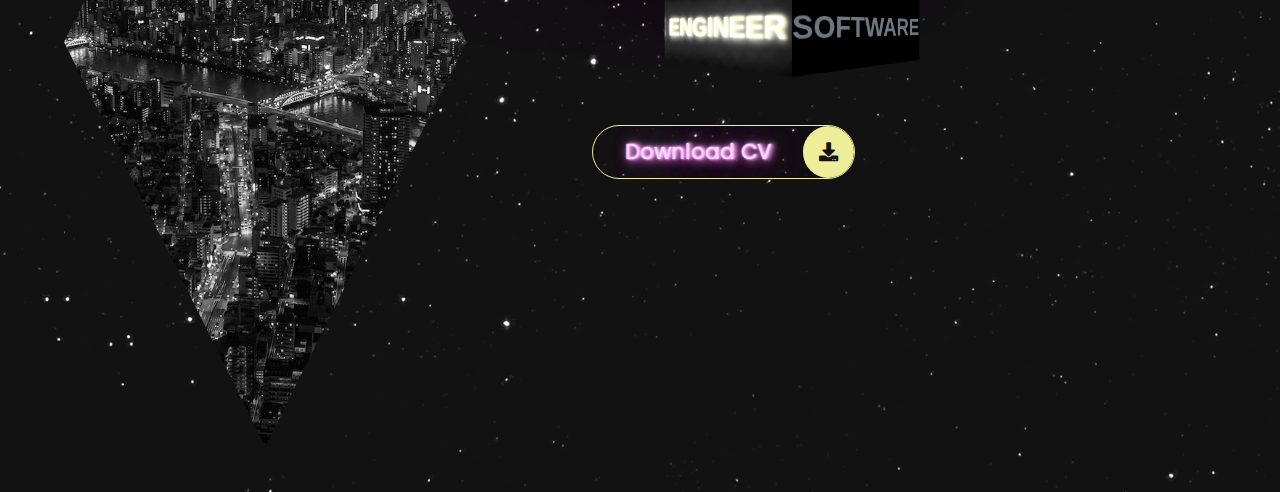
==== commit 4af5c85e: "add breaks" ====
--- a/index.html
+++ b/index.html
@@ -1,529 +1,530 @@
 <!DOCTYPE html>
 <html lang="en">
+
 <head>
-  <meta charset="UTF-8">
-  <meta name="viewport" content="width=device-width, initial-scale=1.0">
-  <title>Portfolio</title>
-  <link rel="stylesheet" href="styles/styles.css">
-  <link rel="preconnect" href="https://fonts.googleapis.com">
-<link rel="preconnect" href="https://fonts.gstatic.com" crossorigin>
-<link href="https://fonts.googleapis.com/css2?family=Poppins:ital@0;1&display=swap" rel="stylesheet">
-<link rel="stylesheet" href="https://cdnjs.cloudflare.com/ajax/libs/font-awesome/5.15.4/css/all.min.css" integrity="sha512-1ycn6IcaQQ40/MKBW2W4Rhis/DbILU74C1vSrLJxCq57o941Ym01SwNsOMqvEBFlcgUa6xLiPY/NS5R+E6ztJQ==" crossorigin="anonymous" referrerpolicy="no-referrer" />
+    <meta charset="UTF-8">
+    <meta name="viewport" content="width=device-width, initial-scale=1.0">
+    <title>Portfolio</title>
+    <link rel="stylesheet" href="styles/styles.css">
+    <link rel="preconnect" href="https://fonts.googleapis.com">
+    <link rel="preconnect" href="https://fonts.gstatic.com" crossorigin>
+    <link href="https://fonts.googleapis.com/css2?family=Poppins:ital@0;1&display=swap" rel="stylesheet">
+    <link rel="stylesheet" href="https://cdnjs.cloudflare.com/ajax/libs/font-awesome/5.15.4/css/all.min.css"
+        integrity="sha512-1ycn6IcaQQ40/MKBW2W4Rhis/DbILU74C1vSrLJxCq57o941Ym01SwNsOMqvEBFlcgUa6xLiPY/NS5R+E6ztJQ=="
+        crossorigin="anonymous" referrerpolicy="no-referrer" />
 </head>
+
 <body class="main-content">
     <div class="background-container">
         <div class="moon"><img src="./img/background-moon.png" alt=""></div>
 
         <div class="stars"><img src="./img/stars-background.png" alt=""></div>
-        
-    
+
+
         <header class="section sec1 header active" id="home">
             <div class="header-content">
-               
-            
-              <div class="left-header">
-                 <div class="h-shape"></div>
-                 <div class="image1">
-                     <img class="intro-img" src="img/cities-background-night.jpg" alt="">
-                 </div>
-             </div>
-             <div class="right-header">
-    
-                 <h1 class="name" data-text="U">Hi, I'm <span class="flicker-slow">Pa</span>u<span class="flicker-fast">li</span><span class="flicker-medium">ne</span></h1>
-      
-                 <div class="box">
-                     <div class="inner">
-                       <span>JUNIOR FULL STACK DEVELOPER</span>
-                     </div>
-                     <div class="inner">
-                       <span>JUNIOR FULL STACK DEVELOPER</span>
-                     </div>
-                   </div>
-                 <p> 
-                 </p>
-                 <div class="btn-con">
-                     <a href="./files/CV_2022_Pauline_Schnoebelen.pdf" class="main-btn" download="CV.Pauline-Schnoebelen.pdf">
-                         <span class="btn-text"><span class="flicker-medium2">D</span>own<span class="flicker-slow2">lo</span>ad <span class="flicker-medium">CV</span></span>
-                         <span class="btn-icon"><i class="fas fa-download"></i></span>
-                         
-                 </a>
-             </div>
-         </div>
-     
-     </div>
-            
-     
-     
-         </header>  
-    
-    <main>
-        <section class="section sec2 about" id="about">
-           
-            <div class="main-title">
-                <h2 class="light-title" data-heading="i">About <span style="--i:1" class="turning">M</span><span style="--i:2" class="turning">E</span><span class="bg-text"></span></h2>
-            </div>
-            <div class="about-container">
-                <div class="left-about">
-                    <h4></h4>
-                    <p class="paragraph-tran" align="justify">
-                       <span class="paragraph-about">   Translator turned tech enthusiast after an eye-opening encounter with machine translation systems relying on AI. Naturally driven and curious, I'm always working on personal projects and learning new skills.</span> 
-
+
+
+                <div class="left-header">
+                    <div class="h-shape"></div>
+                    <div class="image1">
+                        <img class="intro-img" src="img/cities-background-night.jpg" alt="">
+                    </div>
+                </div>
+                <div class="right-header">
+
+                    <h1 class="name" data-text="U">Hi, I'm <span class="flicker-slow">Pa</span>u<span
+                            class="flicker-fast">li</span><span class="flicker-medium">ne</span></h1>
+
+                    <div class="box">
+                        <div class="inner">
+                            <span>SOFTWARE ENGINEER</span>
+                        </div>
+                        <div class="inner">
+                            <span>SOFTWARE ENGINEER</span>
+                        </div>
+                    </div>
+                    <p>
                     </p>
                     <div class="btn-con">
-                        <a href="./files/CV_2022_Pauline_Schnoebelen.pdf" class="main-btn" download="CV.Pauline-Schnoebelen.pdf">
-                            <span class="btn-text" id="btn-small">Download</span>
+                        <a href="./files/Pauline-Schnoebelen-CV-2022.pdf" class="main-btn"
+                            download="CV.Pauline-Schnoebelen.pdf">
+                            <span class="btn-text"><span class="flicker-medium2">D</span>own<span
+                                    class="flicker-slow2">lo</span>ad <span class="flicker-medium">CV</span></span>
                             <span class="btn-icon"><i class="fas fa-download"></i></span>
-                    </a>
-                </div>
-                </div>
-                <div class="right-about">
-                    <div class="about-item">
-                        <div class="abt-text">
-                            <p class="large-text">Javascript</p>
-                            <p class="small-text">Currently <br/>Perfecting</p>
+
+                        </a>
+                    </div>
+                </div>
+
+            </div>
+
+
+
+        </header>
+
+        <main>
+            <section class="section sec2 about" id="about">
+
+                <div class="main-title">
+                    <h2 class="light-title" data-heading="i">About <span style="--i:1" class="turning">M</span><span
+                            style="--i:2" class="turning">E</span><span class="bg-text"></span></h2>
+                </div>
+                <div class="about-container">
+                    <div class="left-about">
+                        <h4></h4>
+                        <p class="paragraph-tran" align="justify">
+                            <span class="paragraph-about"> Translator turned tech enthusiast after an eye-opening
+                                encounter with machine translation systems relying on AI. Naturally driven and curious,
+                                I'm always working on personal projects and learning new skills.</span>
+
+                        </p>
+                        <div class="btn-con">
+                            <a href="./files/Pauline-Schnoebelen-CV-2022.pdf" class="main-btn"
+                                download="CV.Pauline-Schnoebelen.pdf">
+                                <span class="btn-text" id="btn-small">Download</span>
+                                <span class="btn-icon"><i class="fas fa-download"></i></span>
+                            </a>
+                        </div>
+                    </div>
+                    <div class="right-about">
+                        <div class="about-item">
+                            <div class="abt-text">
+                                <p class="large-text">Javascript</p>
+                                <p class="small-text">Currently <br />Perfecting</p>
+
+                            </div>
+                        </div>
+                        <div class="about-item">
+                            <div class="abt-text">
+                                <p class="large-text">React</p>
+                                <p class="small-text">Currently <br /> Perfecting</p>
+
+                            </div>
+                        </div>
+                        <div class="about-item">
+                            <div class="abt-text">
+                                <p class="large-text">Python</p>
+                                <p class="small-text">Currently<br /> Learning</p>
+
+                            </div>
+                        </div>
+                        <div class="about-item">
+                            <div class="abt-text">
+                                <p class="large-text">Typescript</p>
+                                <p class="small-text">Currently<br /> Learning</p>
+
+                            </div>
+                        </div>
+                    </div>
+
+                </div>
+                <div class="about-stats">
+                    <h4 class="stat-title">My Skills</h4>
+                    <div class="progress-bars">
+                        <div class="progress-bar">
+                            <p class="prog-title">JavaScript</p>
+                            <div class="progress-icon">
+                                <p class="prog text"></p>
+                                <div class="progress">
+                                    <span class="javascript"></span>
+                                </div>
+
+                            </div>
+                        </div>
+                        <div class="progress-bar">
+                            <p class="prog-title">React</p>
+                            <div class="progress-icon">
+                                <p class="prog text"></p>
+                                <div class="progress">
+                                    <span class="react"></span>
+                                </div>
+
+                            </div>
+                        </div>
+                        <div class="progress-bar">
+                            <p class="prog-title">Node.js</p>
+                            <div class="progress-icon">
+                                <p class="prog text"></p>
+                                <div class="progress">
+                                    <span class="node"></span>
+                                </div>
+
+                            </div>
+                        </div>
+                        <div class="progress-bar">
+                            <p class="prog-title">Express.js</p>
+                            <div class="progress-icon">
+                                <p class="prog text"></p>
+                                <div class="progress">
+                                    <span class="express"></span>
+                                </div>
+
+                            </div>
+                        </div>
+                        <div class="progress-bar">
+                            <p class="prog-title">MongoDB</p>
+                            <div class="progress-icon">
+                                <p class="prog text"></p>
+                                <div class="progress">
+                                    <span class="mongo"></span>
+                                </div>
+
+                            </div>
+                        </div>
+                        <div class="progress-bar">
+                            <p class="prog-title">POSTMAN</p>
+                            <div class="progress-icon">
+                                <p class="prog text"></p>
+                                <div class="progress">
+                                    <span class="postman"></span>
+                                </div>
+
+                            </div>
+                        </div>
+                        <div class="progress-bar">
+                            <p class="prog-title">HTML5 & CSS3</p>
+                            <div class="progress-icon">
+                                <p class="prog text"></p>
+                                <div class="progress">
+                                    <span class="css"></span>
+                                </div>
+
+                            </div>
+                        </div>
+                        <div class="progress-bar">
+                            <p class="prog-title">Rest APIs</p>
+                            <div class="progress-icon">
+                                <p class="prog text"></p>
+                                <div class="progress">
+                                    <span class="restapi"></span>
+                                </div>
+
+                            </div>
+                        </div>
+                        <div class="progress-bar">
+                            <p class="prog-title">Git - GitHub</p>
+                            <div class="progress-icon">
+                                <p class="prog text"></p>
+                                <div class="progress">
+                                    <span class="github"></span>
+                                </div>
+
+                            </div>
+                        </div>
+                    </div>
+                </div>
+                <h4 class="stat-title">My Timeline</h4>
+                <div class="timeline">
+                    <div class="timeline-item">
+                        <div class="tl-icon">
+                            <i class="fas fa-briefcase"></i>
+                        </div>
+                        <p class="tl-duration">03/2022 - 06/2022</p>
+                        <h5 class="job-title">Junior Full Stack Developer<br><span class="company"> Ironhack</span></h5>
+                        <p class="job-summary">Skills: Web Applications · Databases · Object-Oriented Programming (OOP)
+                            <br>
+                            • <u>Project 3</u>: Single Page App | <strong>
+                                <a href="https://project-forkmate.netlify.app/" target="_blank">ForkMate</a></strong>
+                            <br>
+                            Technologies: React.js, Javascript, MongoDB, Express.js, Node.js, CSS<br>
+                            • <u>Project 2</u>: Server-side Rendered Website | <strong><a
+                                    href="https://foster4paws.herokuapp.com/"
+                                    target="_blank">Foster4Paws</a></strong><br>
+                            Technologies: Express.js, Node.js, MongoDB, Javascript, Handlebars<br>
+                            • <u>Project 1</u>: DOM-manipulation catching game | <strong><a
+                                    href="https://paulinettt.github.io/Space-Sophie/" target="_blank">Space
+                                    Sophie</a></strong> <br>
+                            Technologies: Javascript, HTML, CSS</p>
+
+                    </div>
+
+                    <div class="timeline-item">
+                        <div class="tl-icon">
+                            <i class="fas fa-graduation-cap"></i>
+                        </div>
+                        <p class="tl-duration">03/2022 - 06/2022</p>
+                        <h5 class="job-title">Full Stack Web Development<br>
+                            <span class="company"> Ironhack</span>
+                        </h5>
+                        <p class="job-summary">
+                            • Front-End Technologies: HTML | CSS | Javascript | React | Axios <br>
+                            • Back-End Technologies: ExpressJS | NodeJS | MongoDB | Mongoose | Postman<br>
+                            • Version Control: Git | GitHub<br>
+                            • Integration of 3rd party services (APIs) <br>
+                            • Deployment Tools: Heroku, Netlify</p>
+
+                    </div>
+                    <div class="timeline-item">
+                        <div class="tl-icon">
+                            <i class="fas fa-briefcase"></i>
+                        </div>
+                        <p class="tl-duration">11/2016 - 03/2022</p>
+                        <h5 class="job-title">Translator EN/FR <br><span class="company"> Freelance</span></h5>
+                        <p class="job-summary">• Translate and deliver high-quality subtitles for various production
+                            companies and media-services providers including Netflix, Amazon, BBC and HBO.<br>
+                            • Liaise with internal employees on deadlines and missing information. <br>
+                            • Help improve clients' machine translation systems.</p> <br>
+
+                    </div>
+                    <div class="timeline-item">
+                        <div class="tl-icon">
+                            <i class="fas fa-graduation-cap"></i>
+                        </div>
+                        <p class="tl-duration">2012 - 2015</p>
+                        <h5 class="job-title">Doctoral studies <br>
+                            <span class="company"> University Paris-Diderot</span>
+                        </h5>
+                        <p class="job-summary">Literature, Art, Image</p>
+
+                    </div>
+                    <div class="timeline-item">
+                        <div class="tl-icon">
+                            <i class="fas fa-briefcase"></i>
+                        </div>
+                        <p class="tl-duration">08/2015 - 10/2016</p>
+                        <h5 class="job-title">Culture Writer <br><span class="company"> Sant Magazine</span></h5>
+                        <p class="job-summary">• Conceived, wrote and edited visual arts features and reviews.<br>
+                            • Translated and localized interviews to reach a broader audience.</p>
+
+                    </div>
+                    <div class="timeline-item">
+                        <div class="tl-icon">
+                            <i class="fas fa-graduation-cap"></i>
+                        </div>
+                        <p class="tl-duration">2019 - 2012</p>
+                        <h5 class="job-title">Master's Degree <br>
+                            <span class="company"> University Lumière II</span>
+                        </h5>
+                        <p class="job-summary">Anglophone Studies.</p>
+
+                    </div>
+                    <div class="timeline-item">
+                        <div class="tl-icon">
+                            <i class="fas fa-briefcase"></i>
+                        </div>
+                        <p class="tl-duration">09/2014 - 07/2014</p>
+                        <h5 class="job-title">French Lecturer <br><span class="company">University of Michigan</span>
+                        </h5>
+                        <p class="job-summary">• Taught French language and essay writing to undergraduates.<br>
+                            • Prepared final exams and group presentations.<br>
+                            • Implemented individualized extra support during office hours.</p>
+
+                    </div>
+                    <div class="timeline-item">
+                        <div class="tl-icon">
+                            <i class="fas fa-graduation-cap"></i>
+                        </div>
+                        <p class="tl-duration">2010 - 2012</p>
+                        <h5 class="job-title">MA <br><span class="company"> University of Reading</span></h5>
+                        <p class="job-summary">Creative Writing and Translation.
+                        </p>
+
+                    </div>
+                    <div class="timeline-item">
+                        <div class="tl-icon">
+                            <i class="fas fa-briefcase"></i>
+                        </div>
+                        <p class="tl-duration">09/2014 - 07/2014</p>
+                        <h5 class="job-title">Assistant Lecturer <br> <span class="company"> Université
+                                Paris-Diderot</span></h5>
+                        <p class="job-summary">• Taught English language to undergraduates.<br>
+                            • Co-ordinated revision and exam periods.</p>
+                    </div>
+                </div>
+
+
+            </section>
+            <section class="section sec3 portfolio" id="portfolio">
+                <div class="main-title">
+                    <h2 class="light-title" data-heading="i">MY <span style="--i:1" class="turning">P</span>
+                        <span style="--i:2" class="turning">O</span>
+                        <span style="--i:3" class="turning">R</span>
+                        <span style="--i:4" class="turning">T</span>
+                        <span style="--i:5" class="turning">F</span>
+                        <span style="--i:6" class="turning">O</span>
+                        <span style="--i:7" class="turning">L</span>
+                        <span style="--i:8" class="turning">I</span>
+                        <span style="--i:9" class="turning">O</span>
+
+                        <span class="bg-text"></span>
+                    </h2>
+                    <p class="port-text">
+                        <u>Main technologies used</u>: ReactJS, Javascript, MongoDB, ExpressJS, NodeJS, HTML, CSS,
+                        Postman, Handlebars, Mongoose, Axios.
+                    </p>
+                    <div class="portfolios">
+                        <div class="portfolio-item">
+                            <div class="image">
+                                <img class="img-port" src="./img/code-image.jpg" alt="">
+                            </div>
+                            <div class="hover-items">
+                                <h3 class="project-source">GitHub Projects</h3>
+                                <div class="icons">
+                                    <a href="https://github.com/Paulinettt" class="icon" target="_blank">
+                                        <i class="fab fa-github"></i>
+                                    </a>
+                                </div>
+                            </div>
+
+                        </div>
+
+                        <div class="portfolio-item">
+                            <div class="image">
+                                <img class="img-port" src="./img/SpaceSophie-port.png" alt="SpaceSophie-image">
+                            </div>
+                            <div class="hover-items">
+                                <h3 class="project-source">Space Sophie</h3>
+                                <p class="summary-p">A catching game built with JavaScript, HTML & CSS</p>
+                                <div class="icons">
+                                    <a href="https://github.com/Paulinettt/Space-Sophie" target="_blank" class="icon">
+                                        <i class="fab fa-github"></i>
+                                        <a href="https://paulinettt.github.io/Space-Sophie/" class="icon"
+                                            target="_blank">
+                                            <i class="fas fa-eye"></i>
+                                        </a>
+                                </div>
+                            </div>
+                        </div>
+                        <div class="portfolio-item">
+                            <div class="image">
+                                <img class="img-port" src="./img/Foster4Paws-port.png" alt="Foster4Paws-image">
+                            </div>
+                            <div class="hover-items">
+                                <h3 class="project-source">Foster4Paws</h3>
+                                <p class="summary-p">A responsive website for animal shelters and foster families built
+                                    with NodeJS, ExpressJS and MongoDB</p>
+                                <div class="icons">
+                                    <a href="https://github.com/fevi-ro/Pet-foster-app" target="_blank" class="icon">
+                                        <i class="fab fa-github"></i>
+                                        <a href="https://foster4paws.herokuapp.com/" class="icon" target="_blank">
+                                            <i class="fas fa-eye"></i>
+                                        </a>
+                                </div>
+                            </div>
+
+                        </div>
+                        <div class="portfolio-item">
+                            <div class="image">
+                                <img class="img-port" src="./img/Forkmate-port.png" alt="Forkmate-image">
+                            </div>
+                            <div class="hover-items">
+                                <h3 class="project-source">Forkmate</h3>
+                                <p class="summary-p">A single-page app tackling food waste in the workplace built with
+                                    React, NodeJS, ExpressJS and MongoDB
+                                </p>
+                                <div class="icons">
+                                    <a href="https://github.com/josipa314/forkmate-client" target="_blank" class="icon">
+                                        <i class="fab fa-github"></i>
+                                        <a href="https://project-forkmate.netlify.app/" target="_blank" class="icon">
+                                            <i class="fas fa-eye"></i>
+                                        </a>
+
+                                </div>
+                            </div>
+                        </div>
+                    </div>
+                </div>
+            </section>
+            <section class="section sec4 contact" id="contact">
+                <div class="contact-container">
+                    <div class="main-title">
+                        <h2 class="light-title">Contact<span style="--i:1" class="turning">M</span><span style="--i:2"
+                                class="turning">E</span><span class="bg-text"></span></h2>
+                    </div>
+                    <div class="contact-content-con">
+                        <div class="left-contact">
+                            <h4 class="contact-me">Let's talk!</h4>
+                            <p class="paragraph-left">
+
+                            </p>
+                            <div class="contact-info">
+                                <div class="contact-item">
+                                    <div class="icon">
+                                        <i class="fas fa-map-marker-alt"></i>
+
+                                    </div>
+                                    <p>
+                                        Pauline Schnoebelen <br>
+                                        262 Avenue d'Auderghem
+                                        <br>1040 Brussels
+                                        <br>Belgium
+                                    </p>
+                                </div>   
                             
-                        </div>
-                    </div> 
-                    <div class="about-item">
-                        <div class="abt-text">
-                            <p class="large-text">React</p>
-                            <p class="small-text">Currently <br/> Perfecting</p>
-                            
-                        </div>
-                    </div> 
-                    <div class="about-item">
-                        <div class="abt-text">
-                            <p class="large-text">Python</p>
-                            <p class="small-text">Currently<br/> Learning</p>
-                            
-                        </div>
-                    </div>    
-                    <div class="about-item">
-                        <div class="abt-text">
-                            <p class="large-text">Typescript</p>
-                            <p class="small-text">Currently<br/> Learning</p>
-                            
-                        </div>
-                    </div>    
-                </div>
-
+                                <div class="contact-item">
+                                    <div class="icon">
+                                        <i class="fas fa-globe-africa"></i>
+
+                                    </div>
+                                    <p>
+                                        <span>French, English, Italian</span>
+                                    </p>
+                                </div>
+                            </div>
+                            <div class="contact-icons">
+                                <div class="contact-icon">
+
+                                    <a href="https://www.linkedin.com/in/pauline-schnoebelen" target="_blank">
+                                        <i class="fab fa-linkedin"></i>
+                                    </a>
+
+                                    <a href="https://github.com/Paulinettt" target="_blank">
+                                        <i class="fab fa-github"></i>
+                                    </a>
+
+                                </div>
+                            </div>
+                        </div>
+                        <div class="right-contact">
+                            <form action="https://formsubmit.co/pauline.schnoebelen@gmail.com" class="contact-form"
+                                method="POST">
+                                <div class="input-control i-c-2">
+                                    <input type="text" name="name" required required placeholder="YOUR NAME">
+                                    <input type="hidden" name="_next"
+                                        value="https://paulinettt.github.io/portfolio/thankyou.html">
+                                    <input type="email" name="email" required required placeholder="YOUR EMAIL">
+                                </div>
+                                <div class="input-control">
+                                    <textarea name="" input type="text" id="" cols="15" rows="8"
+                                        placeholder="Your message here..."></textarea>
+                                </div>
+                                <div class="submit-btn">
+                                    <a href="#" class="main-btn">
+                                        <button type="submit" id="button-send" class="btn-text">Send</button>
+                                        <span class="btn-icon"><i class="fa fa-paper-plane"></i></span>
+
+                                    </a>
+                                </div>
+                            </form>
+                        </div>
+                    </div>
+                </div>
+            </section>
+        </main>
+
+        <div class="controls">
+            <div class="control control-1 active-btn" data-id="home">
+                <i class="fas fa-home"></i>
             </div>
-            <div class="about-stats">
-                <h4 class="stat-title">My Skills</h4>
-                <div class="progress-bars">
-                    <div class="progress-bar">
-                        <p class="prog-title">JavaScript</p>
-                        <div class="progress-icon">
-                            <p class="prog text"></p>
-                            <div class="progress">
-                                <span class="javascript"></span>
-                            </div>
-
-                        </div>
-                    </div>
-                    <div class="progress-bar">
-                        <p class="prog-title">React</p>
-                        <div class="progress-icon">
-                            <p class="prog text"></p>
-                            <div class="progress">
-                                <span class="react"></span>
-                            </div>
-
-                        </div>
-                    </div>
-                    <div class="progress-bar">
-                        <p class="prog-title">Node.js</p>
-                        <div class="progress-icon">
-                            <p class="prog text"></p>
-                            <div class="progress">
-                                <span class="node"></span>
-                            </div>
-
-                        </div>
-                    </div>
-                    <div class="progress-bar">
-                        <p class="prog-title">Express.js</p>
-                        <div class="progress-icon">
-                            <p class="prog text"></p>
-                            <div class="progress">
-                                <span class="express"></span>
-                            </div>
-
-                        </div>
-                    </div>
-                    <div class="progress-bar">
-                        <p class="prog-title">MongoDB</p>
-                        <div class="progress-icon">
-                            <p class="prog text"></p>
-                            <div class="progress">
-                                <span class="mongo"></span>
-                            </div>
-
-                        </div>
-                    </div>
-                    <div class="progress-bar">
-                        <p class="prog-title">POSTMAN</p>
-                        <div class="progress-icon">
-                            <p class="prog text"></p>
-                            <div class="progress">
-                                <span class="postman"></span>
-                            </div>
-
-                        </div>
-                    </div>
-                    <div class="progress-bar">
-                        <p class="prog-title">HTML5 & CSS3</p>
-                        <div class="progress-icon">
-                            <p class="prog text"></p>
-                            <div class="progress">
-                                <span class="css"></span>
-                            </div>
-
-                        </div>
-                    </div>
-                    <div class="progress-bar">
-                        <p class="prog-title">Rest APIs</p>
-                        <div class="progress-icon">
-                            <p class="prog text"></p>
-                            <div class="progress">
-                                <span class="restapi"></span>
-                            </div>
-
-                        </div>
-                    </div>
-                    <div class="progress-bar">
-                        <p class="prog-title">Git - GitHub</p>
-                        <div class="progress-icon">
-                            <p class="prog text"></p>
-                            <div class="progress">
-                                <span class="github"></span>
-                            </div>
-
-                        </div>
-                    </div>
-                </div>
+            <div class="control control-2" data-id="about">
+                <i class="fas fa-user"></i>
             </div>
-            <h4 class="stat-title">My Timeline</h4>
-            <div class="timeline">
-                <div class="timeline-item">
-                    <div class="tl-icon">
-                        <i class="fas fa-briefcase"></i>
-                    </div>
-                    <p class="tl-duration">03/2022 - 06/2022</p>
-                    <h5 class="job-title">Junior Full Stack Developer<span class="company">  Ironhack</span></h5>
-                    <p class="job-summary">Skills: Web Applications · Databases · Object-Oriented Programming (OOP) <br>
-                        • <u>Project 3</u>: Single Page App | <strong>
-                            <a href="https://project-forkmate.netlify.app/" target="_blank">ForkMate</a></strong> <br>
-                        Technologies: React.js, Javascript, MongoDB, Express.js, Node.js, CSS<br>
-                        • <u>Project 2</u>: Server-side Rendered Website | <strong><a href="https://foster4paws.herokuapp.com/" target="_blank">Foster4Paws</a></strong><br>
-                        Technologies: Express.js, Node.js, MongoDB, Javascript, Handlebars<br>
-                        • <u>Project 1</u>: DOM-manipulation catching game | <strong><a href="https://paulinettt.github.io/Space-Sophie/" target="_blank">Space Sophie</a></strong> <br>
-                        Technologies: Javascript, HTML, CSS</p>
-        
-                </div>
-                
-                <div class="timeline-item">
-                    <div class="tl-icon">
-                        <i class="fas fa-graduation-cap"></i>
-                    </div>
-                    <p class="tl-duration">03/2022 - 06/2022</p>
-                    <h5 class="job-title">Full Stack Web Development<br>
-                        <span class="company">  Ironhack</span></h5>
-                    <p class="job-summary">
-                        • Front-End Technologies: HTML | CSS |   Javascript | React | Axios <br>
-                        • Back-End Technologies: ExpressJS | NodeJS | MongoDB | Mongoose | Postman<br>
-                        • Version Control: Git | GitHub<br>
-                        • Integration of 3rd party services (APIs) <br>
-                        • Deployment Tools: Heroku, Netlify</p>
-        
-                </div>
-                <div class="timeline-item">
-                    <div class="tl-icon">
-                        <i class="fas fa-briefcase"></i>
-                    </div>
-                    <p class="tl-duration">11/2016 - 03/2022</p>
-                    <h5 class="job-title">Translator EN/FR <br><span class="company">  Freelance</span></h5>
-                    <p class="job-summary">• Translate and deliver high-quality subtitles for various production companies and media-services providers including Netflix, Amazon, BBC and HBO.<br>
-                        • Liaise with internal employees on deadlines and missing information. <br>
-                        • Help improve clients' machine translation systems.</p> <br>
-        
-                </div>
-                <div class="timeline-item">
-                    <div class="tl-icon">
-                        <i class="fas fa-graduation-cap"></i>
-                    </div>
-                    <p class="tl-duration">2012 - 2015</p>
-                    <h5 class="job-title">Doctoral studies <br>
-                        <span class="company"> University Paris-Diderot</span></h5>
-                    <p class="job-summary">Literature, Art, Image</p>
-        
-                </div>
-                <div class="timeline-item">
-                    <div class="tl-icon">
-                        <i class="fas fa-briefcase"></i>
-                    </div>
-                    <p class="tl-duration">08/2015 - 10/2016</p>
-                    <h5 class="job-title">Culture Writer <br><span class="company">  Sant Magazine</span></h5>
-                    <p class="job-summary">• Conceived, wrote and edited visual arts features and reviews.<br>
-                        • Translated and localized interviews to reach a broader audience.</p>
-        
-                </div>
-                <div class="timeline-item">
-                    <div class="tl-icon">
-                        <i class="fas fa-graduation-cap"></i>
-                    </div>
-                    <p class="tl-duration">2019 - 2012</p>
-                    <h5 class="job-title">Master's Degree <br>
-                        <span class="company"> University Lumière II</span></h5>
-                    <p class="job-summary">Anglophone Studies.</p>
-        
-                </div>
-                <div class="timeline-item">
-                    <div class="tl-icon">
-                        <i class="fas fa-briefcase"></i>
-                    </div>
-                    <p class="tl-duration">09/2014 - 07/2014</p>
-                    <h5 class="job-title">French Lecturer <br><span class="company">University of Michigan</span></h5>
-                    <p class="job-summary">• Taught French language and essay writing to undergraduates.<br>
-                        • Prepared final exams and group presentations.<br>
-                        • Implemented individualized extra support during office hours.</p>
-        
-                </div>
-                <div class="timeline-item">
-                    <div class="tl-icon">
-                        <i class="fas fa-graduation-cap"></i>
-                    </div>
-                    <p class="tl-duration">2010 - 2012</p>
-                    <h5 class="job-title">MA <br><span class="company"> University of Reading</span></h5>
-                    <p class="job-summary">Creative Writing and Translation.
-                    </p>
-        
-                </div>
-                <div class="timeline-item">
-                    <div class="tl-icon">
-                        <i class="fas fa-briefcase"></i>
-                    </div>
-                    <p class="tl-duration">09/2014 - 07/2014</p>
-                    <h5 class="job-title">Assistant Lecturer <br> <span class="company"> Université Paris-Diderot</span></h5>
-                    <p class="job-summary">• Taught English language to undergraduates.<br>
-                        • Co-ordinated revision and exam periods.</p>
-        
-                </div>
+            <div class="control control-3" data-id="portfolio">
+                <i class="fas fa-briefcase"></i>
             </div>
-
-            
-        </section>
-        <section class="section sec3 portfolio" id="portfolio">
-            <div class="main-title">
-                <h2 class="light-title" data-heading="i">MY <span style="--i:1" class="turning">P</span>
-                    <span style="--i:2" class="turning">O</span>
-                    <span style="--i:3" class="turning">R</span>
-                    <span style="--i:4" class="turning">T</span>
-                    <span style="--i:5" class="turning">F</span>
-                    <span style="--i:6" class="turning">O</span>
-                    <span style="--i:7" class="turning">L</span>
-                    <span style="--i:8" class="turning">I</span>
-                    <span style="--i:9" class="turning">O</span>
-        
-                    <span class="bg-text"></span></h2>
-                <p class="port-text">
-                   <u>Main technologies used</u>: ReactJS, Javascript, MongoDB, ExpressJS, NodeJS, HTML, CSS, Postman, Handlebars, Mongoose, Axios.
-                </p>
-                <div class="portfolios">
-                    <div class="portfolio-item">
-                        <div class="image">
-                            <img class="img-port" src="./img/code-image.jpg" alt="">
-                        </div>
-                        <div class="hover-items">
-                            <h3 class="project-source">GitHub Projects</h3>
-                            <div class="icons">
-                                <a href="https://github.com/Paulinettt" class="icon" target="_blank">
-                                    <i class="fab fa-github"></i>
-                              
-                        
-                                </a>
-                            </div>
-
-
-                        </div>
-
-                    </div>
-                    
-                    <div class="portfolio-item">
-                        <div class="image">
-                            <img class="img-port" src="./img/SpaceSophie-port.png" alt="SpaceSophie-image">
-                        </div>
-                        <div class="hover-items">
-                            <h3 class="project-source">Space Sophie</h3>
-                            <p class="summary-p">A catching game built with JavaScript, HTML & CSS</p>
-                            <div class="icons">
-                                    <a href="https://github.com/Paulinettt/Space-Sophie" target="_blank" class="icon">
-                                    <i class="fab fa-github"></i>
-                                    <a href="https://paulinettt.github.io/Space-Sophie/" class="icon" target="_blank">
-                                    <i class="fas fa-eye"></i>
-                                </a>
-                            </div>
-                        </div>
-                    </div>
-                    <div class="portfolio-item">
-                        <div class="image">
-                            <img class="img-port" src="./img/Foster4Paws-port.png" alt="Foster4Paws-image">
-                        </div>
-                        <div class="hover-items">
-                            <h3 class="project-source">Foster4Paws</h3>
-                            <p class="summary-p">A responsive website for animal shelters and foster families built with NodeJS, ExpressJS and MongoDB</p>
-                            <div class="icons">
-                                <a href="https://github.com/fevi-ro/Pet-foster-app" target="_blank" class="icon">
-                                    <i class="fab fa-github"></i>
-                                    <a href="https://foster4paws.herokuapp.com/" class="icon" target="_blank">
-                                        <i class="fas fa-eye"></i>
-                              
-                        
-                                </a>
-                            </div>
-
-
-                        </div>
-
-                    </div>
-                    <div class="portfolio-item">
-                        <div class="image">
-                            <img class="img-port" src="./img/Forkmate-port.png" alt="Forkmate-image">
-                        </div>
-                        <div class="hover-items">
-                            <h3 class="project-source">Forkmate</h3>
-                            <p class="summary-p">A single-page app tackling food waste in the workplace built with React, NodeJS, ExpressJS and MongoDB
-                            </p>
-                            <div class="icons">
-                                    <a href="https://github.com/josipa314/forkmate-client" target="_blank" class="icon">
-                                    <i class="fab fa-github"></i>
-                                    <a href="https://project-forkmate.netlify.app/" target="_blank" class="icon">
-                                        <i class="fas fa-eye"></i>
-                                    </a>
-                                    
-                            </div>
-                        </div>
-                    </div>
-                </div>
+            <div class="control control-4" data-id="contact">
+                <i class="fas fa-envelope-open"></i>
             </div>
-        </section>
-
-
-
-
-        <section class="section sec4 contact" id="contact">
-            <div class="contact-container">
-                <div class="main-title">
-                    <h2 class="light-title" >Contact<span style="--i:1" class="turning">M</span><span style="--i:2" class="turning">E</span><span class="bg-text"></span></h2>
-                </div>
-                <div class="contact-content-con">
-                    <div class="left-contact">
-                        <h4 class="contact-me">Let's talk!</h4>
-                        <p class="paragraph-left">
-                            
-                        </p>
-                        <div class="contact-info">
-                            <div class="contact-item">
-                                <div class="icon">
-                                    <i class="fas fa-map-marker-alt"></i>
-                                    
-                                </div>
-                                <p>
-                                Brussels, Belgium
-                                </p>
-                            </div>
-                            <!-- <div class="contact-item">
-                                <div class="icon">
-                                    <i class="fas fa-envelope"></i>
-                                   
-                                </div>
-                                <p>
-                                    <span>pauline.schnoebelen@gmail.com</span>
-                                </p>
-                            </div> -->
-                            
-                           <!--  <div class="contact-item">
-                                <div class="icon">
-                                    <i class="fas fa-phone"></i>
-                                    
-                                </div>
-                                <p>
-                                    <span>+33674824811</span>
-                                </p>
-                            </div> -->
-                            <div class="contact-item">
-                                <div class="icon">
-                                    <i class="fas fa-globe-africa"></i>
-                                   
-                                </div>
-                                <p>
-                                    <span>French, English, Italian</span>
-                                </p>
-                            </div>
-                        </div>
-                        <div class="contact-icons">
-                            <div class="contact-icon">
-
-                                <a href="https://www.linkedin.com/in/pauline-schnoebelen" target="_blank">
-                                    <i class="fab fa-linkedin"></i>
-                                </a>
-                    
-                                <a href="https://github.com/Paulinettt" target="_blank">
-                                    <i class="fab fa-github"></i>
-                                </a>
-                                
-                            </div>
-                        </div>
-                    </div>
-                    <div class="right-contact">
-                        <form action="https://formsubmit.co/pauline.schnoebelen@gmail.com" class="contact-form" method="POST">
-                            <div class="input-control i-c-2">
-                                <input type="text" name="name" required required placeholder="YOUR NAME">
-                                <input type="hidden" name="_next" value="https://paulinettt.github.io/portfolio/thankyou.html">
-                                <input type="email" name="email" required required placeholder="YOUR EMAIL">
-                            </div>
-                            <!-- <div class="input-control">
-                                <input type="text" name="message" id="" cols="15" rows="8" required placeholder="SUBJECT">
-                            </div> -->
-                            <div class="input-control">
-                                <textarea name="" input type= "text" id="" cols="15" rows="8" placeholder="Your message here..."></textarea>
-                            </div> 
-                            <div class="submit-btn">
-                                <a href="#" class="main-btn">
-                                    <button type="submit" id="button-send" class="btn-text">Send</button>
-                                    <span class="btn-icon"><i class="fa fa-paper-plane"></i></span>
-                                    
-                                </a>
-                            </div>
-                        </form>
-                    </div>
-                </div>
-            </div>
-        </section>
-    </main>
-
-    <div class="controls">
-        <div class="control control-1 active-btn" data-id="home" >
-            <i class="fas fa-home"></i>
         </div>
-        <div class="control control-2" data-id="about">
-            <i class="fas fa-user"></i>
+
+        <div class="theme-btn">
+            <i class="fas fa-adjust"></i>
         </div>
-        <div class="control control-3" data-id="portfolio">
-            <i class="fas fa-briefcase"></i>
-        </div>
-        <div class="control control-4" data-id="contact">
-            <i class="fas fa-envelope-open"></i>
-        </div>
-    </div>
-
-    <div class="theme-btn">
-        <i class="fas fa-adjust"></i>
-    </div>
-
-    
-
-    <script src="app.js"></script>
+
+
+
+        <script src="app.js"></script>
 </body>
 
 </html>
--- a/styles/styles.css
+++ b/styles/styles.css
@@ -1,8 +1,8 @@
 * {
-    margin: 0;
-    padding: 0;
-    box-sizing: border-box;
-    list-style: none;
+  margin: 0;
+  padding: 0;
+  box-sizing: border-box;
+  list-style: none;
 }
 
 
@@ -10,95 +10,99 @@
 
 
 :root {
-      /*   --color-primary: #141723; */
-        --color-primary: #121212;
-      /*   --color-secondary: #da7e3c; */
-       --color-secondary: #efee98;
-        --color-white: #FFFFFF;
-        --color-black: #121212;
-        --color-grey0: #f8f8f8;
-        --color-grey-1: #dbe1e8;
-        --color-grey-2: #b2becd;
-        --color-grey-3: #6c7983;
-        --color-grey-4: #454e56;
-        --color-grey-5: #2a2e35;
-        --color-grey-6: #12181b;
-        --br-sm-2: 14px;
-        --box-shadow-1: 0 3px 15px rgba(0,0,0,.3);
-        
+
+  --color-primary: #121212;
+  --color-secondary: #efee98;
+  --color-white: #FFFFFF;
+  --color-black: #121212;
+  --color-grey0: #f8f8f8;
+  --color-grey-1: #dbe1e8;
+  --color-grey-2: #b2becd;
+  --color-grey-3: #6c7983;
+  --color-grey-4: #454e56;
+  --color-grey-5: #2a2e35;
+  --color-grey-6: #12181b;
+  --br-sm-2: 14px;
+  --box-shadow-1: 0 3px 15px rgba(0, 0, 0, .3);
+
 }
 
 .light-mode {
-    --color-primary: #244d4f;
-    --color-secondary: #9fb6d4;
-    --color-white: #000;
-    --color-black: #000;
-    --color-grey0: #f8f8f8;
-    --color-grey-1: #f8f8f8;
-    --color-grey-2: #f8f8f8;
-    --color-grey-3: #6c7983;
-    --color-grey-4: #8FBC8F;
-    --color-grey-5: #B0C4DE;
-    --color-grey-6: #12181b;
-    
-  }
-
-
-  /* Background-effects */
-   
+  --color-primary: #244d4f;
+  --color-secondary: #9fb6d4;
+  --color-white: #000;
+  --color-black: #000;
+  --color-grey0: #f8f8f8;
+  --color-grey-1: #f8f8f8;
+  --color-grey-2: #f8f8f8;
+  --color-grey-3: #6c7983;
+  --color-grey-4: #8FBC8F;
+  --color-grey-5: #B0C4DE;
+  --color-grey-6: #12181b;
+
+}
+
+
+/* Background-effects */
+
 @keyframes move-background {
   from {
     -webkit-transform: translate3d(0px, 0px, 0px);
   }
-  to { 
+
+  to {
     -webkit-transform: translate3d(1000px, 0px, 0px);
   }
 }
+
 @-webkit-keyframes move-background {
   from {
     -webkit-transform: translate3d(0px, 0px, 0px);
   }
-  to { 
+
+  to {
     -webkit-transform: translate3d(1000px, 0px, 0px);
   }
 }
 
-@-moz-keyframes move-background {    
+@-moz-keyframes move-background {
   from {
     -webkit-transform: translate3d(0px, 0px, 0px);
   }
-  to { 
+
+  to {
     -webkit-transform: translate3d(1000px, 0px, 0px);
   }
 }
 
-    @-webkit-keyframes move-background {
+@-webkit-keyframes move-background {
   from {
     -webkit-transform: translate3d(0px, 0px, 0px);
   }
-  to { 
+
+  to {
     -webkit-transform: translate3d(1000px, 0px, 0px);
   }
 }
 
-.background-container{
- 
+.background-container {
+
   top: 0;
-  left:0;
+  left: 0;
   bottom: 0;
   right: 0;
 }
 
- .stars {
- background: repeat;
- position: absolute;
+.stars {
+  background: repeat;
+  position: absolute;
   top: 0;
   bottom: 0;
   left: 0;
   right: 0;
   display: block;
-    z-index: 0;
-} 
+  z-index: 0;
+}
 
 .moon {
   margin-top: 20px;
@@ -112,184 +116,184 @@
 }
 
 #button-send {
- background-color: transparent;
- border: none;
- cursor:pointer;
-}
-
-
-  .btn-text {
-    font-weight: 400;
-    font-size: larger;
-    outline: none;
-    color:#FFD5FF;
-    text-shadow: 1px 0px 2px #FFD5FF, 0px 0px 2px #FFD5FF, 3px 0px 4px #FFD5FF, 2px 0px 3px #D42CCA, 2px 3px 10px #D42CCA, 2px 0px 10px, 5px 0px 50px, 20px 0vw 100px #D42CCA,20px 0vw 100px #D42CCA;
-    padding: 0 2rem; 
-    flex-direction: row;
-    
-  }
-
-  .light-mode .btn-text {
-    font-weight: 400;
-    font-size: larger;
-    outline: none;
-    color:black;
-    text-shadow: 1px 0px 2px black, 0px 0px 2px black 3px 0px 4px black, 2px 0px 3px black, 2px 3px 10px black, 2px 0px 10px, 5px 0px 50px, 20px 0vw 100px black,20px 0vw 100px black;
-
-  }
-
- 
-
-  .btn-text span .flicker-medium2 .flicker-slow2 .flicker-fast {
-    font-weight: 400;
-    font-size: larger;
-    outline: none;
-    color:#FFD5FF;
-    text-shadow: 1px 0px 2px #FFD5FF, 0px 0px 2px #FFD5FF, 3px 0px 4px #FFD5FF, 2px 0px 3px #D42CCA, 2px 3px 10px #D42CCA, 2px 0px 10px, 5px 0px 50px, 20px 0vw 100px #D42CCA,20px 0vw 100px #D42CCA;
-  }
-
-
-  .light-mode .btn-text span .flicker-medium2 .flicker-slow2 .flicker-fast {
-    font-weight: 400;
-    font-size: larger;
-    outline: none;
-    color:black;
-    
-  }
- 
-  
-
-  .light-mode .name:hover .name-effect strong{
-    text-shadow: #8FBC8F 0 0 4px, #8FBC8F 0 0 20px;
+  background-color: transparent;
+  border: none;
+  cursor: pointer;
+}
+
+
+.btn-text {
+  font-weight: 400;
+  font-size: larger;
+  outline: none;
+  color: #FFD5FF;
+  text-shadow: 1px 0px 2px #FFD5FF, 0px 0px 2px #FFD5FF, 3px 0px 4px #FFD5FF, 2px 0px 3px #D42CCA, 2px 3px 10px #D42CCA, 2px 0px 10px, 5px 0px 50px, 20px 0vw 100px #D42CCA, 20px 0vw 100px #D42CCA;
+  padding: 0 2rem;
+  flex-direction: row;
+
+}
+
+.light-mode .btn-text {
+  font-weight: 400;
+  font-size: larger;
+  outline: none;
+  color: black;
+  text-shadow: 1px 0px 2px black, 0px 0px 2px black 3px 0px 4px black, 2px 0px 3px black, 2px 3px 10px black, 2px 0px 10px, 5px 0px 50px, 20px 0vw 100px black, 20px 0vw 100px black;
+
+}
+
+
+
+.btn-text span .flicker-medium2 .flicker-slow2 .flicker-fast {
+  font-weight: 400;
+  font-size: larger;
+  outline: none;
+  color: #FFD5FF;
+  text-shadow: 1px 0px 2px #FFD5FF, 0px 0px 2px #FFD5FF, 3px 0px 4px #FFD5FF, 2px 0px 3px #D42CCA, 2px 3px 10px #D42CCA, 2px 0px 10px, 5px 0px 50px, 20px 0vw 100px #D42CCA, 20px 0vw 100px #D42CCA;
+}
+
+
+.light-mode .btn-text span .flicker-medium2 .flicker-slow2 .flicker-fast {
+  font-weight: 400;
+  font-size: larger;
+  outline: none;
+  color: black;
+
+}
+
+
+
+.light-mode .name:hover .name-effect strong {
+  text-shadow: #8FBC8F 0 0 4px, #8FBC8F 0 0 20px;
   transform: rotateY(-60deg);
   transition: transform 0.3s cubic-bezier(0, 1, 0, 1), text-shadow 0.1s ease-out;
-  }
-
-  .light-mode .name-effect strong {
-    text-shadow: #bbb 0 0 1px, #fff 0 -1px 2px, #fff 0 -3px 2px, rgba(0,0,0,0.8) 0 30px 25px;
-    transition: margin-left 0.3s cubic-bezier(0, 1, 0, 1);
-  }
-
-  .light-mode .box .inner:first-child {
-    background-color: black;
-    color: white;
-    outline: none; 
-    text-shadow: 1px 0px 2px #fcffbb, 0px 0px 2px #fcffbb, 3px 0px 4px #fcffbb, 2px 0px 3px #fff, 2px 3px 10px #fff, 2px 0px 10px, 5px 0px 50px, 20px 0vw 100px #fff,20px 0vw 100px #fff;
-    transition: transform 0.3s cubic-bezier(0, 0.75, 0, 1), text-shadow 0.1s ease-out;
-    transform-origin: right;
-    transform: perspective(100px) rotateY(-15deg);
-  }
-  
-  .light-mode .box .inner:last-child {
-    background-color: #f2f2f2;
-    color: black;
-    transform-origin: left;
-    transform: perspective(100px) rotateY(15deg);
-  }
+}
+
+.light-mode .name-effect strong {
+  text-shadow: #bbb 0 0 1px, #fff 0 -1px 2px, #fff 0 -3px 2px, rgba(0, 0, 0, 0.8) 0 30px 25px;
+  transition: margin-left 0.3s cubic-bezier(0, 1, 0, 1);
+}
+
+.light-mode .box .inner:first-child {
+  background-color: black;
+  color: white;
+  outline: none;
+  text-shadow: 1px 0px 2px #fcffbb, 0px 0px 2px #fcffbb, 3px 0px 4px #fcffbb, 2px 0px 3px #fff, 2px 3px 10px #fff, 2px 0px 10px, 5px 0px 50px, 20px 0vw 100px #fff, 20px 0vw 100px #fff;
+  transition: transform 0.3s cubic-bezier(0, 0.75, 0, 1), text-shadow 0.1s ease-out;
+  transform-origin: right;
+  transform: perspective(100px) rotateY(-15deg);
+}
+
+.light-mode .box .inner:last-child {
+  background-color: #f2f2f2;
+  color: black;
+  transform-origin: left;
+  transform: perspective(100px) rotateY(15deg);
+}
 
 
 body {
-    background-color: var(--color-primary);
-    font-family: 'Poppins', sans-serif;
-    font-size: 1.1rem;
-    color: var(--color-white);
-    transition: all .4s ease-in-out;
+  background-color: var(--color-primary);
+  font-family: 'Poppins', sans-serif;
+  font-size: 1.1rem;
+  color: var(--color-white);
+  transition: all .4s ease-in-out;
 }
 
 a {
-    display: inline-block;
-    text-decoration: none;
-    color:inherit;
-    font-family: inherit;
+  display: inline-block;
+  text-decoration: none;
+  color: inherit;
+  font-family: inherit;
 }
 
 header {
-    height: 100vh;
-    color: var(--color-white);
-    overflow: hidden;
+  height: 100vh;
+  color: var(--color-white);
+  overflow: hidden;
 }
 
 section {
-    min-height: 100vh;
-    width: 100%;
-    position: absolute;
-    left:0;
-    top: 0;
-    padding: 3rem 18rem;
+  min-height: 100vh;
+  width: 100%;
+  position: absolute;
+  left: 0;
+  top: 0;
+  padding: 3rem 18rem;
 
 }
 
 .section {
-    transform: translateY(-100%) scale(0);
-    transition: all .4s ease-in-out;
-    background-color: var(--color-primary);
-    
+  transform: translateY(-100%) scale(0);
+  transition: all .4s ease-in-out;
+  background-color: var(--color-primary);
+
 
 }
 
 .sec1 {
-    display: none;
-    transform: translateY(0) scale(1);
-    
+  display: none;
+  transform: translateY(0) scale(1);
+
 
 
 }
 
 .sec2 {
-    display: none;
-    transform: translateY(0) scale(1);
- 
+  display: none;
+  transform: translateY(0) scale(1);
+
 
 
 }
 
 .sec3 {
-    display: none;
-    transform: translateY(0) scale(1);
-   
+  display: none;
+  transform: translateY(0) scale(1);
+
 
 
 }
 
 .sec4 {
-    display: none;
-    transform: translateY(0) scale(1);
-   
-
-
-}
-
- .active {
-    display:block;
-    animation: scaleAnim 1s ease-in-out;
-    
-
-   
+  display: none;
+  transform: translateY(0) scale(1);
+
+
+
+}
+
+.active {
+  display: block;
+  animation: scaleAnim 1s ease-in-out;
+
+
 }
 
 @keyframes scaleAnim {
-    0% {
-        transform: translateY(-30%) scaleY(0)
-    }
-
-    100%{
-        transform: translateY(0) scaleY(1)
-    }
-} 
+  0% {
+    transform: translateY(-30%) scaleY(0)
+  }
+
+  100% {
+    transform: translateY(0) scaleY(1)
+  }
+}
 
 
 .job-summary strong {
-  color: white;
+  color:#efee98;
+  font-weight: 800;
 }
 
 .light-mode .job-summary strong {
-  
+
   font-weight: 400;
-    
-    outline: none;
-    color:black;
-    text-shadow: 1px 0px 2px #FFD5FF, 0px 0px 2px #FFD5FF, 3px 0px 4px #FFD5FF, 2px 0px 3px #D42CCA, 2px 3px 10px #D42CCA, 2px 0px 10px, 5px 0px 50px, 20px 0vw 100px #D42CCA,20px 0vw 100px #D42CCA;
-  
+
+  outline: none;
+  color: black;
+  text-shadow: 1px 0px 2px #FFD5FF, 0px 0px 2px #FFD5FF, 3px 0px 4px #FFD5FF, 2px 0px 3px #D42CCA, 2px 3px 10px #D42CCA, 2px 0px 10px, 5px 0px 50px, 20px 0vw 100px #D42CCA, 20px 0vw 100px #D42CCA;
+
 }
 
 .job-summary strong:hover {
@@ -306,31 +310,31 @@
 }
 
 
-.intro-plain{
+.intro-plain {
   text-shadow: #fff 0 0 4px, #feffe6 0 0 20px;
   transform: rotateY(-60deg);
   transition: transform 0.3s cubic-bezier(0, 0.75, 0, 1), text-shadow 0.1s ease-out;
 }
 
-.name:hover .intro-plain{
+.name:hover .intro-plain {
   margin-left: 20px;
   transition: margin-left 1s cubic-bezier(0, 0.75, 0, 1);
 }
 
-.name-effect strong{
-  text-shadow: #111 0 0 1px, rgba(255,255,255,0.1) 0 1px 3px;
+.name-effect strong {
+  text-shadow: #111 0 0 1px, rgba(255, 255, 255, 0.1) 0 1px 3px;
   content: attr(data-heading);
   transform: translate(-50%, -50%);
 }
 
 .right-header {
   font-weight: bold;
-  
-}
-
-
-.name-effect strong:before{
-  
+
+}
+
+
+.name-effect strong:before {
+
   text-shadow: none;
   color: #fcffbb;
   z-index: 5;
@@ -338,16 +342,29 @@
 
 }
 
-@keyframes 
- flicker {
-	0%, 19.999%, 22%, 62.999%, 64%, 64.999%, 70%, 100% {
-		opacity: .99;
-		text-shadow: -1px -1px 0 rgba(#fff, .4), 1px -1px 0 rgba(#fff, .4), -1px 1px 0 rgba(#fff, .4), 1px 1px 0 rgba(#fff, .4), 0 -2px 8px, 0 0 2px, 0 0 5px #ff7e00, 0 0 15px #ff4444, 0 0 2px #ff7e00, 0 2px 3px #000;
-	}
-	20%, 21.999%, 63%, 63.999%, 65%, 69.999% {
-		opacity: 0.4;
-		text-shadow: none;
-	}
+@keyframes flicker {
+
+  0%,
+  19.999%,
+  22%,
+  62.999%,
+  64%,
+  64.999%,
+  70%,
+  100% {
+    opacity: .99;
+    text-shadow: -1px -1px 0 rgba(#fff, .4), 1px -1px 0 rgba(#fff, .4), -1px 1px 0 rgba(#fff, .4), 1px 1px 0 rgba(#fff, .4), 0 -2px 8px, 0 0 2px, 0 0 5px #ff7e00, 0 0 15px #ff4444, 0 0 2px #ff7e00, 0 2px 3px #000;
+  }
+
+  20%,
+  21.999%,
+  63%,
+  63.999%,
+  65%,
+  69.999% {
+    opacity: 0.4;
+    text-shadow: none;
+  }
 }
 
 .name {
@@ -356,50 +373,65 @@
   align-self: center;
   transform: translate(-50%, -50%);
   font-weight: 400;
-  text-shadow: 1px 0px 4px #FFD5FF, 2px 0px 4px #FFD5FF, 3px 0px 4px #FFD5FF, 2px 0px 3px #D42CCA, 2px 3px 15px #D42CCA, 2px 0px 15px, 5px 0px 125px, 20px 0vw 200px #D42CCA,40px 0vw 200px #D42CCA;
-  align-self:flex-end;
+  text-shadow: 1px 0px 4px #FFD5FF, 2px 0px 4px #FFD5FF, 3px 0px 4px #FFD5FF, 2px 0px 3px #D42CCA, 2px 3px 15px #D42CCA, 2px 0px 15px, 5px 0px 125px, 20px 0vw 200px #D42CCA, 40px 0vw 200px #D42CCA;
+  align-self: flex-end;
   font-size: 3rem;
 }
 
 
 
-.flicker-slow{
+.flicker-slow {
   animation: flicker 3s linear infinite;
-  
-
-}
-
-.flicker-slow2{
+
+
+}
+
+.flicker-slow2 {
   animation: flicker 4s linear infinite;
-  
+
 
 }
 
 .flicker-medium {
   animation: flicker 2s linear infinite;
 }
+
 .flicker-medium2 {
   animation: flicker 1.5s linear infinite;
 }
 
-.flicker-fast{
+.flicker-fast {
   animation: flicker 1s linear infinite;
-  
+
 }
 
 @keyframes flicker {
-	0%, 19.999%, 22%, 62.999%, 64%, 64.999%, 70%, 100% {
-		text-shadow: 1px 0px 4px #FFD5FF, 2px 0px 4px #FFD5FF, 3px 0px 4px #FFD5FF, 2px 0px 3px #D42CCA, 2px 3px 15px #D42CCA, 2px 0px 15px, 5px 0px 125px, 20px 0vw 200px #D42CCA,40px 0vw 200px #D42CCA;
+
+  0%,
+  19.999%,
+  22%,
+  62.999%,
+  64%,
+  64.999%,
+  70%,
+  100% {
+    text-shadow: 1px 0px 4px #FFD5FF, 2px 0px 4px #FFD5FF, 3px 0px 4px #FFD5FF, 2px 0px 3px #D42CCA, 2px 3px 15px #D42CCA, 2px 0px 15px, 5px 0px 125px, 20px 0vw 200px #D42CCA, 40px 0vw 200px #D42CCA;
     opacity: .99;
-		
-	}
-	20%, 21.999%, 63%, 63.999%, 65%, 69.999% {
-		opacity: 0.4;
-	}
-}
-
-
-.name:hover .name-effect strong{
+
+  }
+
+  20%,
+  21.999%,
+  63%,
+  63.999%,
+  65%,
+  69.999% {
+    opacity: 0.4;
+  }
+}
+
+
+.name:hover .name-effect strong {
   text-shadow: #fff 0 0 4px, #fcffbb 0 0 20px;
   transform: rotateY(-60deg);
   transition: transform 0.3s cubic-bezier(0, 0.75, 0, 1), text-shadow 0.1s ease-out;
@@ -407,134 +439,130 @@
 
 
 
-
-
-
 .intro-plain:hover {
   margin-left: 20px;
   transition: margin-left 1s cubic-bezier(0, 0.75, 0, 1);
 }
 
 .box {
-	display: flex;
+  display: flex;
   align-self: center;
- 
+
 }
 
 .box .inner {
-	width: 200px;
-	height: 100px;
-	line-height: 100px;
-	font-size: 2em;
-	font-family: sans-serif;
-	font-weight: bold;
-	white-space: nowrap;
-	overflow: hidden;
+  width: 200px;
+  height: 100px;
+  line-height: 100px;
+  font-size: 2em;
+  font-family: sans-serif;
+  font-weight: bold;
+  white-space: nowrap;
+  overflow: hidden;
 }
 
 .box .inner:first-child {
-	background-color: black;
-  outline: none; 
-    text-shadow: 1px 0px 2px #fcffbb, 0px 0px 2px #fcffbb, 3px 0px 4px #fcffbb, 2px 0px 3px #fff, 2px 3px 10px #fff, 2px 0px 10px, 5px 0px 50px, 20px 0vw 100px #fff,20px 0vw 100px #fff;
-	transform-origin: right;
-	transform: perspective(100px) rotateY(-15deg);
+  background-color: black;
+  outline: none;
+  text-shadow: 1px 0px 2px #fcffbb, 0px 0px 2px #fcffbb, 3px 0px 4px #fcffbb, 2px 0px 3px #fff, 2px 3px 10px #fff, 2px 0px 10px, 5px 0px 50px, 20px 0vw 100px #fff, 20px 0vw 100px #fff;
+  transform-origin: right;
+  transform: perspective(100px) rotateY(-15deg);
 }
 
 .box .inner:last-child {
-	background-color: black;
+  background-color: black;
   color: #6c7983;
-	transform-origin: left;
-	transform: perspective(100px) rotateY(15deg);
+  transform-origin: left;
+  transform: perspective(100px) rotateY(15deg);
 }
 
 .box .inner span {
-	position: absolute;
-	animation: marquee 5s linear infinite;
+  position: absolute;
+  animation: marquee 5s linear infinite;
 }
 
 .box .inner:first-child span {
-	animation-delay: 2.5s;
-	left: -100%;
+  animation-delay: 2.5s;
+  left: -100%;
 }
 
 @keyframes marquee {
-	from {
-		left: 100%;
-	}
-
-	to {
-		left: -100%;
-	}
+  from {
+    left: 100%;
+  }
+
+  to {
+    left: -100%;
+  }
 }
 
 /* Controls */
 .controls {
-    position: fixed;
-    z-index: 10;
-    top:50%;
-    right: 3%;
-    display: flex;
-    flex-direction: column;
-    transform: translateY(-50%);
-    align-items: center;
-    justify-content: center;
-    
+  position: fixed;
+  z-index: 10;
+  top: 50%;
+  right: 3%;
+  display: flex;
+  flex-direction: column;
+  transform: translateY(-50%);
+  align-items: center;
+  justify-content: center;
 
 }
 
 .active-btn {
-    background-color: var(--color-secondary) !important;
-    transition: all 0.4s ease-in-out;
-  }
-
-  .active-btn  i{
-    color: #121212 !important;
-  }
-
- 
+  background-color: var(--color-secondary) !important;
+  transition: all 0.4s ease-in-out;
+}
+
+.active-btn i {
+  color: #121212 !important;
+}
+
+
 .control {
-    padding: 1rem;
-    cursor:pointer;
-    background-color: var(--color-grey-4);
-    width: 55px;
-    height: 55px;
-    border-radius: 50%;
-    display: flex;
-    align-items: center;
-    justify-content: center;
-    margin: .7rem 0;
-    box-shadow: var(--box-shadow-1);
+  padding: 1rem;
+  cursor: pointer;
+  background-color: var(--color-grey-4);
+  width: 55px;
+  height: 55px;
+  border-radius: 50%;
+  display: flex;
+  align-items: center;
+  justify-content: center;
+  margin: .7rem 0;
+  box-shadow: var(--box-shadow-1);
 
 }
 
 .intro-img {
-    width: 100%;
-    height: 100%;
-    object-fit: cover;
-    transition: all .4s ease-in-out;
-    filter: grayscale(100%);
-   
-   clip-path: polygon(50% 0%, 100% 50%, 50% 100%, 0% 50%);
-
-}
-
-.intro-img:hover{
-    filter: grayscale(0);
+  width: 100%;
+  height: 100%;
+  object-fit: cover;
+  transition: all .4s ease-in-out;
+  filter: grayscale(100%);
+
+  clip-path: polygon(50% 0%, 100% 50%, 50% 100%, 0% 50%);
+
+}
+
+.intro-img:hover {
+  filter: grayscale(0);
 }
 
 .image1 {
-    border-radius: var(--br-sm-2);
-            height: 90%;
-            width: 68%;
-            margin-left: 4rem;
-            background-image: url(/img/stars-background.png);
-            transition: all .4s ease-in-out;
+  border-radius: var(--br-sm-2);
+  height: 90%;
+  width: 68%;
+  margin-left: 4rem;
+  background-image: url(/img/stars-background.png);
+  transition: all .4s ease-in-out;
 }
 
 i {
-    font-size: 1.2rem;
-    color: #121212;
-    pointer-events: none;
+  font-size: 1.2rem;
+  color: #121212;
+  pointer-events: none;
 
 }
 
@@ -542,35 +570,36 @@
 /* Theme */
 
 .theme-btn {
-    top: 5%;
-    right: 3%;
-    width: 70px;
-    height: 70px;
-    border-radius: 50%;
-    background-color: var(--color-grey-4);
-    cursor: pointer;
-    position: fixed;
-    display: flex;
-    justify-content: center;
-    align-items: center;
-    box-shadow: 0 3px 15px rgba(0, 0, 0, 0.3);
-    transition: all 0.1s ease-in-out;
-  }
-  .theme-btn:active {
-    transform: translateY(-5px);
-  }
-  .theme-btn i {
-    font-size: 1.4rem;
-    color: var(--color-grey-2);
-    pointer-events: none;
-  }
+  top: 5%;
+  right: 3%;
+  width: 70px;
+  height: 70px;
+  border-radius: 50%;
+  background-color: var(--color-grey-4);
+  cursor: pointer;
+  position: fixed;
+  display: flex;
+  justify-content: center;
+  align-items: center;
+  box-shadow: 0 3px 15px rgba(0, 0, 0, 0.3);
+  transition: all 0.1s ease-in-out;
+}
+
+.theme-btn:active {
+  transform: translateY(-5px);
+}
+
+.theme-btn i {
+  font-size: 1.4rem;
+  color: var(--color-grey-2);
+  pointer-events: none;
+}
 
 /* Header-content */
 .header-content {
-    display: grid;
-    grid-template-columns: repeat(2, 1fr);
-    height: 100%;
-
+  display: grid;
+  grid-template-columns: repeat(2, 1fr);
+  height: 100%;
 
 }
 
@@ -579,90 +608,91 @@
 }
 
 .left-header {
-    display: flex;
-    align-items: center;
-    position:relative;
+  display: flex;
+  align-items: center;
+  position: relative;
 }
 
 .right-header {
-    display: flex;
-    flex-direction: column;
-    justify-content: center;
-    padding-right: 18rem;
-}
-
-
- p {
-    margin: 1.5rem 0;
-    line-height: 2rem;
+  display: flex;
+  flex-direction: column;
+  justify-content: center;
+  padding-right: 18rem;
+}
+
+
+p {
+  margin: 1.5rem 0;
+  line-height: 2rem;
 }
 
 .h-shape {
-    transition: all .4s ease-in-out;
-    width: 65%;
-    height: 100%;
-    background-image: url(/img/stars-background.png);
-    position: absolute;
-    left: 0;
-    top: 0;
-    z-index:-1;
-    clip-path: polygon(0 0, 46% 0, 79% 100%, 0% 100%);
+  transition: all .4s ease-in-out;
+  width: 65%;
+  height: 100%;
+  background-image: url(/img/stars-background.png);
+  position: absolute;
+  left: 0;
+  top: 0;
+  z-index: -1;
+  clip-path: polygon(0 0, 46% 0, 79% 100%, 0% 100%);
 }
 
 /* About */
 
 .main-title span {
- 
-    position: relative;
-    display: inline-block;
-    text-align: center;
-    font-size: 40px;
-    color: #fff;
-    text-transform: uppercase;
-    animation: flip 2s infinite;
-    animation-delay: calc(.2s * var(--i))
-  
+
+  position: relative;
+  display: inline-block;
+  text-align: center;
+  font-size: 40px;
+  color: #fff;
+  text-transform: uppercase;
+  animation: flip 2s infinite;
+  animation-delay: calc(.2s * var(--i))
 }
 
 @keyframes flip {
-  0%,80% {
-    transform: rotateY(360deg) 
+
+  0%,
+  80% {
+    transform: rotateY(360deg)
   }
 }
 
 
 .about-container {
-    display: grid;
-    grid-template-columns: repeat(2, 1fr);
-    padding-top: 3.5rem;
-    padding-bottom: 5rem;
+  display: grid;
+  grid-template-columns: repeat(2, 1fr);
+  padding-top: 3.5rem;
+  padding-bottom: 5rem;
 }
 
 .right-about {
-    display: grid;
-    grid-template-columns: repeat(2, 1fr);
-    grid-gap: 2rem;
+  display: grid;
+  grid-template-columns: repeat(2, 1fr);
+  grid-gap: 2rem;
 }
 
 .about-stats {
-    padding-bottom: 4rem;
+  padding-bottom: 4rem;
 }
 
 .progress-bars {
-    display: grid;
-    grid-template-columns: repeat(2, 1fr);
-    grid-gap: 2rem;
+  display: grid;
+  grid-template-columns: repeat(2, 1fr);
+  grid-gap: 2rem;
 }
 
 .progress-bar {
-    display: flex;
-    flex-direction: column;
+  display: flex;
+  flex-direction: column;
 }
 
 .prog-title {
-    text-transform: uppercase;
-    font-weight: 500;
-    margin: 0;
+  text-transform: uppercase;
+  font-weight: 500;
+  margin: 0;
 }
 
 .light-mode .prog-title {
@@ -670,54 +700,79 @@
 }
 
 .progress-icon {
-    display: flex;
-    align-items: center;
-    margin: 0;
-    
+  display: flex;
+  align-items: center;
+  margin: 0;
+
 }
 
 .prog {
-    color: var(--color-grey-2);
-    margin: 0;
+  color: var(--color-grey-2);
+  margin: 0;
 }
 
 .progress {
-    width: 100%;
-    height: .45rem;
-    background-color: var(--color-grey-4);
-    margin-left: 1rem;
-    position: relative;
+  width: 100%;
+  height: .45rem;
+  background-color: var(--color-grey-4);
+  margin-left: 1rem;
+  position: relative;
 }
 
 .progress span {
-        position: absolute;
-        top: 0;
-        left: 0;
-        height: 100%;
-        background-color: var(--color-secondary);
-        transition: all .4s ease-in-out;
-        width: 60%;
-}
-
-.progress .javascript { width: 60%; }
-.progress .css { width: 60%; }
-.progress .react{ width: 50%; }
-.progress .node{ width: 50%; }
-.progress .restapi{ width: 50%; }
-.progress .express{ width: 50%; }
-.progress .mongo{ width: 50%; }
-.progress .postman{ width: 70%; }
-.progress .github{ width: 60%; }
-
+  position: absolute;
+  top: 0;
+  left: 0;
+  height: 100%;
+  background-color: var(--color-secondary);
+  transition: all .4s ease-in-out;
+  width: 60%;
+}
+
+.progress .javascript {
+  width: 60%;
+}
+
+.progress .css {
+  width: 60%;
+}
+
+.progress .react {
+  width: 50%;
+}
+
+.progress .node {
+  width: 50%;
+}
+
+.progress .restapi {
+  width: 50%;
+}
+
+.progress .express {
+  width: 50%;
+}
+
+.progress .mongo {
+  width: 50%;
+}
+
+.progress .postman {
+  width: 70%;
+}
+
+.progress .github {
+  width: 60%;
+}
 
 
 
 .stat-title {
-    text-transform: uppercase;
-    font-size: 1.4rem;
-    text-align: center;
-    padding: 3.5rem 0;
-    position: relative;
+  text-transform: uppercase;
+  font-size: 1.4rem;
+  text-align: center;
+  padding: 3.5rem 0;
+  position: relative;
 }
 
 .light-mode .stat-title {
@@ -725,432 +780,438 @@
 }
 
 .stat-title::before {
-    content: '';
-    position: absolute;
-    left: 50%;
-    top: 0;
-    width: 40%;
-    height: 1px;
-    background-color: var(--color-grey-5);
-    transform: translateX(-50%);
+  content: '';
+  position: absolute;
+  left: 50%;
+  top: 0;
+  width: 40%;
+  height: 1px;
+  background-color: var(--color-grey-5);
+  transform: translateX(-50%);
 }
 
 .about-item {
-    border: 1px solid var(--color-grey-5);
-    border-radius: 5px;
-    transition: all .4s ease-in-out;
-    box-shadow: 1px 2px 15px rgba(0,0,0,.1);
+  border: 1px solid var(--color-grey-5);
+  border-radius: 5px;
+  transition: all .4s ease-in-out;
+  box-shadow: 1px 2px 15px rgba(0, 0, 0, .1);
 }
 
 .about-item:hover {
-    cursor: default;
-    transform: translateY(-5px);
-    border: 1px solid var(--color-secondary);
-    box-shadow: 1px 4px 15px rgba(0,0,0,.32);
+  cursor: default;
+  transform: translateY(-5px);
+  border: 1px solid var(--color-secondary);
+  box-shadow: 1px 4px 15px rgba(0, 0, 0, .32);
 }
 
 .abt-text {
-    padding: 1.5rem;
-    display: flex;
-    flex-direction: column;
+  padding: 1.5rem;
+  display: flex;
+  flex-direction: column;
 }
 
 .large-text {
-    font-size: 3rem;
-    font-weight: 700;
-    color: var(--color-secondary);
+  font-size: 3rem;
+  font-weight: 700;
+  color: var(--color-secondary);
 }
 
 .small-text {
-    padding-left: 3rem;
-    position: relative;
-    text-transform: uppercase;
-    font-size: 1.2rem;
-    color: var(--color-grey-1);
-    letter-spacing: 2px;
+  padding-left: 3rem;
+  position: relative;
+  text-transform: uppercase;
+  font-size: 1.2rem;
+  color: var(--color-grey-1);
+  letter-spacing: 2px;
 }
 
 .small-text::before {
-    content: '';
-    position: absolute;
-    left: 0;
-    top: 15px;
-    width: 2rem;
-    height: 2px;
-    background-color: var(--color-grey-5);
+  content: '';
+  position: absolute;
+  left: 0;
+  top: 15px;
+  width: 2rem;
+  height: 2px;
+  background-color: var(--color-grey-5);
 }
 
 .left-about {
-    padding-right: 5rem;
+  padding-right: 5rem;
 }
 
 .left-about p {
-    line-height: 2rem;
-    padding: 1rem;
-    color: var(--color-grey-1);
+  line-height: 2rem;
+  padding: 1rem;
+  color: var(--color-grey-1);
 }
 
 .left-about h4 {
-    font-size: 2rem;
-    text-transform: uppercase;
+  font-size: 2rem;
+  text-transform: uppercase;
 
 }
 
 /* Timeline */
 .timeline {
-    display: grid;
-    grid-template-columns: repeat(2, 1fr);
-    grid-gap: 2rem;
-    padding-bottom: 3rem;
+  display: grid;
+  grid-template-columns: repeat(2, 1fr);
+  grid-gap: 2rem;
+  padding-bottom: 3rem;
 }
 
 .timeline-item {
-    position: relative;
-    padding-left: 3rem;
-    border-left: 1px solid var(--color-grey-5);
+  position: relative;
+  padding-left: 3rem;
+  border-left: 1px solid var(--color-grey-5);
 }
 
 .tl-icon {
-    position: absolute;
-    left: -27px;
-    top: 0;
-    background-color: var(--color-secondary);
-    width: 50px;
-    height: 50px;
-    border-radius: 50%;
-    display: flex;
-    align-items: center;
-    justify-content: center;
+  position: absolute;
+  left: -27px;
+  top: 0;
+  background-color: var(--color-secondary);
+  width: 50px;
+  height: 50px;
+  border-radius: 50%;
+  display: flex;
+  align-items: center;
+  justify-content: center;
 }
 
 .tl-duration {
-    margin: 0;
-    padding: .2rem .6rem;
-            background-color: var(--color-grey-5);
-            border-radius: 15px;
-            display: inline-block;
-            font-size: .8rem;
-            text-transform: uppercase;
-            font-weight: 500;
+  margin: 0;
+  padding: .2rem .6rem;
+  background-color: var(--color-grey-5);
+  border-radius: 15px;
+  display: inline-block;
+  font-size: .8rem;
+  text-transform: uppercase;
+  font-weight: 500;
 }
 
 .job-summary {
-    margin:0;
-    color: var(--color-grey-2);
+  margin: 0;
+  color: var(--color-grey-2);
 }
 
 .job-title {
-    padding: 1rem 0;
-    text-transform: uppercase;
-    font-size: 1.3rem;
-    font-weight: 600;
+  padding: 1rem 0;
+  text-transform: uppercase;
+  font-size: 1.3rem;
+  font-weight: 600;
 }
 
 .company {
-    color: rgb(239 238 146);
-                font-weight: 500;
-                font-size: 1.2rem;
-}
-
-
-.fas fa-briefcase { font-size: 1.3rem; }
+  color: rgb(239 238 146);
+  font-weight: 500;
+  font-size: 1.2rem;
+}
+
+
+.fas fa-briefcase {
+  font-size: 1.3rem;
+}
 
 
 /* Portfolios */
 
 .port-text {
-    padding: 2rem 0;
-    text-align: center;
-  }
-  
-  .portfolios {
-    display: grid;
-    grid-template-columns: repeat(3, 1fr);
-    grid-gap: 2rem;
-    margin-top: 3rem;
-  }
-
-  .portfolio-item {
-    position: relative;
-    border-radius: 15px;
-  }
-
-  .img-port {
-    width: 100%;
-    height: 300px;
-    object-fit: cover;
-    border-radius: 15px;
-  
-  }
-
-  .image {
-    width: 100%;
-    height: 300px;
-    object-fit: cover;
-    border-radius: 15px;
-    margin-left: 0%;
-  }
-
-
-  .hover-items {
-    width: 100%;
-    height: 100%;
-    background-color: var(--color-secondary);
-    position: absolute;
-    left: 0;
-    top: 0;
-    border-radius: 15px;
-    display: flex;
-    justify-content: center;
-    align-items: center;
-    flex-direction: column;
-    opacity: 0;
-    transform: scale(0);
-    transition: all 0.4s ease-in-out;
-  }
-
-  .project-source {
-    font-size: 1.5rem;
-    color: #121212;
-    margin-bottom: 1.5rem;
-  }
+  padding: 2rem 0;
+  text-align: center;
+}
+
+.portfolios {
+  display: grid;
+  grid-template-columns: repeat(3, 1fr);
+  grid-gap: 2rem;
+  margin-top: 3rem;
+}
+
+.portfolio-item {
+  position: relative;
+  border-radius: 15px;
+}
+
+.img-port {
+  width: 100%;
+  height: 300px;
+  object-fit: cover;
+  border-radius: 15px;
+
+}
+
+.image {
+  width: 100%;
+  height: 300px;
+  object-fit: cover;
+  border-radius: 15px;
+  margin-left: 0%;
+}
+
+
+.hover-items {
+  width: 100%;
+  height: 100%;
+  background-color: var(--color-secondary);
+  position: absolute;
+  left: 0;
+  top: 0;
+  border-radius: 15px;
+  display: flex;
+  justify-content: center;
+  align-items: center;
+  flex-direction: column;
+  opacity: 0;
+  transform: scale(0);
+  transition: all 0.4s ease-in-out;
+}
+
+.project-source {
+  font-size: 1.5rem;
+  color: #121212;
+  margin-bottom: 1.5rem;
+}
+
 .summary-p {
   color: #121212;
 }
-  .icons {
-    display: flex;
-    justify-content: center;
-    align-items: center;
-  }
-
-  .icons .icon {
-    background-color: var(--color-primary);
-    border-radius: 50%;
-    width: 50px;
-    height: 50px;
-    display: flex;
-    align-items: center;
-    justify-content: center;
-    margin: 0 1rem;
-    cursor: pointer;
-    transition: all 0.4s ease-in-out;
-  }
-
-  .icon i {
-    font-size: 1.5rem;
-    color: var(--color-white);
-    margin: 0 1rem;
-  }
-
-  .icon:hover {
-    background-color: var(--color-white);
-  }
-
-  .icon:hover i {
-    color: var(--color-primary);
-  }
+
+.icons {
+  display: flex;
+  justify-content: center;
+  align-items: center;
+}
+
+.icons .icon {
+  background-color: var(--color-primary);
+  border-radius: 50%;
+  width: 50px;
+  height: 50px;
+  display: flex;
+  align-items: center;
+  justify-content: center;
+  margin: 0 1rem;
+  cursor: pointer;
+  transition: all 0.4s ease-in-out;
+}
+
+.icon i {
+  font-size: 1.5rem;
+  color: var(--color-white);
+  margin: 0 1rem;
+}
+
+.icon:hover {
+  background-color: var(--color-white);
+}
+
+.icon:hover i {
+  color: var(--color-primary);
+}
 
 
 .portfolio-item:hover {
-    opacity: 1;
-    transform: scale(1);
+  opacity: 1;
+  transform: scale(1);
 }
 
 .portfolio-item:hover .hover-items {
-    opacity: 1;
-    transform: scale(1);
-}
-
+  opacity: 1;
+  transform: scale(1);
+}
 
 
 /* Contact section */
 
 .contact-content-con {
-    display: flex;
-    padding-top: 3.5rem;
-  }
-
-  .contact-content-con .left-contact {
-    flex: 2;
-  }
-  .light-mode .left-contact {
-    color: white;
-  }
-
-  .contact-content-con .left-contact .contact-me {
-    margin-top: 1rem;
-    margin-left: 1rem;
-    font-size: 2rem;
-    text-transform: uppercase;
-  }
-
-  .paragraph-left {
-    margin-left: 1rem;
-    line-height: 2rem;
-  }
-
-  .contact-content-con .left-contact .contact-info .contact-item {
-    display: flex;
-    align-items: center;
-    justify-content:left;
-  }
-
-  .contact-content-con .left-contact .contact-info .contact-item p {
-    margin: 0.3rem 0 !important;
-    padding: 0 !important;
-  }
-
-  .contact-content-con .left-contact .contact-info .contact-item .icon {
-    display: grid;
-    grid-template-columns:45px 1fr;
-   
-  }
-
- 
-  .contact-content-con .left-contact .contact-info .contact-item .icon i {
-    display: flex;
-    align-items: center;
-    font-size: 1.3rem;
-  }
-
-  .contact-content-con .left-contact .contact-icon {
-    display: flex;
-    margin-top: 1.1rem;
-  }
-
-  .contact-content-con .left-contact .contact-icon a {
-    display: flex;
-    align-items: center;
-    color: var(--color-white);
-    background-color: var(--color-grey-5);
-    cursor: pointer;
-    justify-content: center;
-    width: 50px;
-    height: 50px;
-    border-radius: 50%;
-    margin: 0 0.4rem;
-    transition: all 0.4s ease-in-out;
-  }
-  .contact-content-con .left-contact .contact-icon a:hover {
-    background-color: var(--color-secondary);
-  }
-  .contact-content-con .left-contact .contact-icon a:hover i {
-    color: var(--color-primary);
-  }
-  .contact-content-con .left-contact .contact-icon a i {
-    display: flex;
-    align-items: center;
-    justify-content: center;
-    font-size: 1.3rem;
-  }
-
-  .contact-content-con .right-contact {
-    flex: 3;
-    margin-left: 3rem;
-  }
-  .contact-content-con .right-contact .input-control {
-    margin: 1.5rem 0;
-  }
-  .contact-content-con .right-contact .input-control input, .contact-content-con .right-contact .input-control textarea {
-    border-radius: 30px;
-    font-weight: inherit;
-    font-size: inherit;
-    font-family: inherit;
-    padding: 0.8rem 1.1rem;
-    outline: none;
-    border: none;
-    background-color: var(--color-grey-5);
-    width: 100%;
-    color: var(--color-white);
-    resize: none;
- 
-  }
-
-  
-
-  .contact-content-con .right-contact .i-c-2 {
-    display: flex;
-  }
-  .contact-content-con .right-contact .i-c-2 :last-child {
-    margin-left: 1.5rem;
-  }
-  .contact-content-con .right-contact .submit-btn {
-    display: flex;
-    justify-content: flex-start;
-    
-  }
-
-  #button-send {
-font-size: 20px;
-font-family: inherit;
-color:white;
-
-  }
-
+  display: flex;
+  padding-top: 3.5rem;
+}
+
+.contact-content-con .left-contact {
+  flex: 2;
+}
+
+.light-mode .left-contact {
+  color: white;
+}
+
+.contact-content-con .left-contact .contact-me {
+  margin-top: 1rem;
+  margin-left: 1rem;
+  font-size: 2rem;
+  text-transform: uppercase;
+}
+
+.paragraph-left {
+  margin-left: 1rem;
+  line-height: 2rem;
+}
+
+.contact-content-con .left-contact .contact-info .contact-item {
+  display: flex;
+  align-items: center;
+  justify-content: left;
+}
+
+.contact-content-con .left-contact .contact-info .contact-item p {
+  margin: 0.3rem 0 !important;
+  padding: 0 !important;
+}
+
+.contact-content-con .left-contact .contact-info .contact-item .icon {
+  display: grid;
+  grid-template-columns: 45px 1fr;
+
+}
+
+
+.contact-content-con .left-contact .contact-info .contact-item .icon i {
+  display: flex;
+  align-items: center;
+  font-size: 1.3rem;
+}
+
+.contact-content-con .left-contact .contact-icon {
+  display: flex;
+  margin-top: 1.1rem;
+}
+
+.contact-content-con .left-contact .contact-icon a {
+  display: flex;
+  align-items: center;
+  color: var(--color-white);
+  background-color: var(--color-grey-5);
+  cursor: pointer;
+  justify-content: center;
+  width: 50px;
+  height: 50px;
+  border-radius: 50%;
+  margin: 0 0.4rem;
+  transition: all 0.4s ease-in-out;
+}
+
+.contact-content-con .left-contact .contact-icon a:hover {
+  background-color: var(--color-secondary);
+}
+
+.contact-content-con .left-contact .contact-icon a:hover i {
+  color: var(--color-primary);
+}
+
+.contact-content-con .left-contact .contact-icon a i {
+  display: flex;
+  align-items: center;
+  justify-content: center;
+  font-size: 1.3rem;
+}
+
+.contact-content-con .right-contact {
+  flex: 3;
+  margin-left: 3rem;
+}
+
+.contact-content-con .right-contact .input-control {
+  margin: 1.5rem 0;
+}
+
+.contact-content-con .right-contact .input-control input,
+.contact-content-con .right-contact .input-control textarea {
+  border-radius: 30px;
+  font-weight: inherit;
+  font-size: inherit;
+  font-family: inherit;
+  padding: 0.8rem 1.1rem;
+  outline: none;
+  border: none;
+  background-color: var(--color-grey-5);
+  width: 100%;
+  color: var(--color-white);
+  resize: none;
+
+}
+
+
+.contact-content-con .right-contact .i-c-2 {
+  display: flex;
+}
+
+.contact-content-con .right-contact .i-c-2 :last-child {
+  margin-left: 1.5rem;
+}
+
+.contact-content-con .right-contact .submit-btn {
+  display: flex;
+  justify-content: flex-start;
+
+}
+
+#button-send {
+  font-size: 20px;
+  font-family: inherit;
+  color: white;
+
+}
 
 
 /* Independent components */
 
 
 .main-btn {
-    border-radius: 30px;
-    color: inherit;
-    font-weight: 600;
-    position: relative;
-    border: 1px solid var(--color-secondary);
-    display: flex;
-    align-self: flex-start;
-    align-items: center;
-    overflow: hidden;
-    flex-direction: row;
+  border-radius: 30px;
+  color: inherit;
+  font-weight: 600;
+  position: relative;
+  border: 1px solid var(--color-secondary);
+  display: flex;
+  align-self: flex-start;
+  align-items: center;
+  overflow: hidden;
+  flex-direction: row;
 
 }
 
 .main-btn::before {
-    content: '';
-    position: absolute;
-    top: 0;
-    right: 0;
-    transform: translateX(100%);
-    transition: all .4s ease-out;
-    z-index: -1;
+  content: '';
+  position: absolute;
+  top: 0;
+  right: 0;
+  transform: translateX(100%);
+  transition: all .4s ease-out;
+  z-index: -1;
 }
 
 .main-btn:hover {
-    transition: all .4s ease-out;
+  transition: all .4s ease-out;
 }
 
 .main-btn:hover::before {
-    width: 100%;
-            height: 100%;
-            background-color: var(--color-secondary);
-            transform: translateX(0);
-            transition: all .4s ease-out;
-} 
-
-
-
-
+  width: 100%;
+  height: 100%;
+  background-color: var(--color-secondary);
+  transform: translateX(0);
+  transition: all .4s ease-out;
+}
 
 
 .btn-con {
-    display: flex;
-    align-self: flex-start;
+  display: flex;
+  align-self: flex-start;
 }
 
 .btn-icon {
-    background-color: var(--color-secondary);
-    display: flex;
-    align-items: center;
-    justify-content: center;
-    border-radius: 50%;
-    padding: 1rem;
+  background-color: var(--color-secondary);
+  display: flex;
+  align-items: center;
+  justify-content: center;
+  border-radius: 50%;
+  padding: 1rem;
 }
 
 
 .main-title {
-    text-align: center;
-    position: relative;
+  text-align: center;
+  position: relative;
 }
 
 h2 .turning {
@@ -1164,20 +1225,20 @@
 
 }
 
- .light-mode .port-text {
+.light-mode .port-text {
   color: white;
- }
+}
 
 
 h2 {
-    position: relative;
-    text-transform: uppercase;
-    font-size: 4rem;
-    font-weight: 700;
+  position: relative;
+  text-transform: uppercase;
+  font-size: 4rem;
+  font-weight: 700;
 }
 
 h2 span {
-    color: var(--color-secondary);
+  color: var(--color-secondary);
 }
 
 .port-text:hover {
@@ -1215,6 +1276,11 @@
   transition: transform 0.3s cubic-bezier(0, 0.75, 0, 1), text-shadow 0.1s ease-out;
 }
 
+.icon:hover {
+  text-shadow: #fff 0 0 4px, #fcffbb 0 0 20px;
+  transition: transform 0.3s cubic-bezier(0, 0.75, 0, 1), text-shadow 0.1s ease-out;
+}
+
 .paragraph-about:hover {
   text-shadow: #fff 0 0 4px, #fcffbb 0 0 20px;
   transition: transform 0.3s cubic-bezier(0, 0.75, 0, 1), text-shadow 0.1s ease-out;
@@ -1224,287 +1290,307 @@
   color: white;
 }
 
-.paragraph-tran{
+.paragraph-tran {
   text-indent: 20px;
 }
 
 .bg-text {
-    position:absolute;
-    top: 50%;
+  position: absolute;
+  top: 50%;
+  left: 50%;
+  color: var(--color-grey-5);
+  transition: all .4s ease-in-out;
+  z-index: -1;
+  transform: translate(-50%, -50%);
+  font-weight: 800;
+
+}
+
+@media screen and (max-width: 600px) {
+  header {
+    padding: 0 !important;
+  }
+
+  .theme-btn {
+    width: 50px;
+    height: 50px;
+  }
+
+  .header-content {
+    grid-template-columns: repeat(1, 1fr);
+    padding-bottom: 6rem;
+  }
+
+  .left-header .h-shape {
+    display: none;
+  }
+
+  .right-header {
+    grid-row: 1;
+    padding-right: 0rem !important;
+    width: 90%;
+    margin: 0 auto;
+  }
+
+
+  .header-content .left-header .image {
+    margin: 0 auto;
+    width: 90%;
+  }
+
+  .controls {
+    top: auto;
+    bottom: 0;
+    flex-direction: row;
+    justify-content: center;
     left: 50%;
-    color: var(--color-grey-5);
-    transition: all .4s ease-in-out;
-    z-index: -1;
-    transform: translate(-50%, -50%);
-    font-weight: 800;
-     
-}
-
-@media screen and (max-width: 600px) {
-    header {
-      padding: 0 !important;
-    }
-  
-    .theme-btn {
-      width: 50px;
-      height: 50px;
-    }
-  
-    .header-content {
-      grid-template-columns: repeat(1, 1fr);
-      padding-bottom: 6rem;
-    }
-  
-    .left-header .h-shape {
-      display: none;
-    }
-  
-    .right-header {
-      grid-row: 1;
-      padding-right: 0rem !important;
-      width: 90%;
-      margin: 0 auto;
-    }
-   
-  
-    .header-content .left-header .image {
-      margin: 0 auto;
-      width: 90%;
-    }
-  
-    .controls {
-      top: auto;
-      bottom: 0;
-      flex-direction: row;
-      justify-content: center;
-      left: 50%;
-      transform: translateX(-50%);
-      width: 100%;
-      background-color: var(--color-grey-5);
-
-    }
-    
-
-    .controls .control {
-      margin: 1rem 0.3rem;
-    }
-  
-    .about-container {
-      grid-template-columns: repeat(1, 1fr);
-    }
-    .about-container .right-about {
-      grid-template-columns: repeat(1, 1fr);
-      padding-top: 2.5rem;
-    }
-    .about-container .left-about {
-      padding-right: 0;
-    }
-    .about-container .left-about p {
-      padding-left: 0;
-    }
-  
-    .timeline {
-      grid-template-columns: repeat(1, 1fr);
-      padding-bottom: 6rem;
-    }
-  
-    .container {
-      padding: 2rem 2.5rem !important;
-    }
-  
-    .about-stats .progress-bars {
-      grid-template-columns: repeat(1, 1fr);
-    }
-  
-    .portfolios {
-      grid-template-columns: repeat(1, 1fr);
-      padding-bottom: 6rem;
-      margin-top: 1rem;
-    }
-  
-  
-  
-    .contact-content-con {
-      flex-direction: column;
-    }
-    .contact-content-con .right-contact {
-      margin-left: 0;
-      margin-top: 2.5rem;
-    }
-  
-    .contact-content-con .right-contact .i-c-2 {
-      flex-direction: column;
-    }
-  
-    .contact-content-con .right-contact .i-c-2 :last-child {
-      margin-left: 0;
-      margin-top: 1.5rem;
-    }
-  
-    .contact-content-con .right-contact {
-      margin-bottom: 6rem;
-    }
-  
-    .contact-item {
-      flex-direction: column;
-      margin: 1rem 0;
-    }
-    .contact-item p {
-      font-size: 15px;
-      color: var(--color-grey-2);
-    }
-    .contact-item span {
-      font-size: 15px;
-    }
-    .contact-item .icon {
-      grid-template-columns: 25px 1fr;
-    }
-  
-    .main-title h2 {
-      font-size: 2rem;
-    }
-    .main-title h2 span {
-      font-size: 2.3rem;
-    }
-    .main-title h2 .bg-text {
-      font-size: 2.3rem;
-    }
-  }
-  @media screen and (max-width: 1432px) {
-    .container {
-      padding: 7rem 11rem;
-    }
-  
-    .contact-content-con {
-      flex-direction: column;
-    }
-    .contact-content-con .right-contact {
-      margin-left: 0;
-      margin-top: 2.5rem;
-    }
-  
-    .contact-content-con .right-contact .i-c-2 {
-      flex-direction: column;
-    }
-  
-    .contact-content-con .right-contact .i-c-2 :last-child {
-      margin-left: 0;
-      margin-top: 1.5rem;
-    }
-  
-    .contact-content-con .right-contact {
-      margin-bottom: 6rem;
-    }
-  
-    .main-title h2 .bg-text {
-      font-size: 5.5rem;
-    }
-  }
-  @media screen and (max-width: 1250px) {
-    
-  
-    .portfolios {
-      grid-template-columns: repeat(2, 1fr);
-    }
-  
-    .header-content .right-header {
-      padding-right: 9rem;
-    }
-  }
-  @media screen and (max-width: 660px) {
-
-  
-    .portfolios {
-      grid-template-columns: repeat(1, 1fr);
-    }
-  }
-  @media screen and (max-width: 1070px) {
-    .about-container {
-      grid-template-columns: repeat(1, 1fr);
-    }
-    .about-container .right-about {
-      padding-top: 2.5rem;
-    }
-  
-    .main-title h2 {
-      font-size: 4rem;
-    }
-    .main-title h2 span {
-      font-size: 4rem;
-    }
-    .main-title h2 .bg-text {
-      font-size: 4.5rem;
-    }
-  }
-  @media screen and (max-width: 970px) {
-    .container {
-      padding: 7rem 6rem;
-    }
-  
-    .about-container .left-about {
-      padding-right: 0rem;
-    }
-  
-    .header-content {
-      grid-template-columns: repeat(1, 1fr);
-      padding-bottom: 6rem;
-    }
-  
-    .left-header .h-shape {
-      display: none;
-    }
-    .left-header .image {
-      width: 90% !important;
-      margin: 0 auto !important;
-    }
-  
-    .right-header {
-      grid-row: 1;
-      padding-right: 0rem !important;
-      width: 90%;
-      margin: 0 auto;
-    }
-    .right-header .name {
-      font-size: 2.5rem !important;
-      text-align: center;
-      padding-top: 3rem;
-    }
-  }
-  @media screen and (max-width: 700px) {
-    .container {
-      padding: 7rem 3rem;
-    }
-  
-    .about-stats .progress-bars {
-      grid-template-columns: repeat(1, 1fr);
-    }
-  
-    .about-container .right-about {
-      grid-template-columns: repeat(1, 1fr);
-    }
-  
-    .timeline {
-      grid-template-columns: repeat(1, 1fr);
-    }
-  
-    .main-title h2 {
-      font-size: 3rem;
-    }
-    .main-title h2 span {
-      font-size: 3rem;
-    }
-    .main-title h2 .bg-text {
-      font-size: 4rem;
-    }
-  }
-
-
-  .thankyou-content {
+    transform: translateX(-50%);
+    width: 100%;
+    background-color: var(--color-grey-5);
+
+  }
+
+  .controls .control {
+    margin: 1rem 0.3rem;
+  }
+
+  .about-container {
+    grid-template-columns: repeat(1, 1fr);
+  }
+
+  .about-container .right-about {
+    grid-template-columns: repeat(1, 1fr);
+    padding-top: 2.5rem;
+  }
+
+  .about-container .left-about {
+    padding-right: 0;
+  }
+
+  .about-container .left-about p {
+    padding-left: 0;
+  }
+
+  .timeline {
+    grid-template-columns: repeat(1, 1fr);
+    padding-bottom: 6rem;
+  }
+
+  .container {
+    padding: 2rem 2.5rem !important;
+  }
+
+  .about-stats .progress-bars {
+    grid-template-columns: repeat(1, 1fr);
+  }
+
+  .portfolios {
+    grid-template-columns: repeat(1, 1fr);
+    padding-bottom: 6rem;
+    margin-top: 1rem;
+  }
+
+
+  .contact-content-con {
+    flex-direction: column;
+  }
+
+  .contact-content-con .right-contact {
+    margin-left: 0;
+    margin-top: 2.5rem;
+  }
+
+  .contact-content-con .right-contact .i-c-2 {
+    flex-direction: column;
+  }
+
+  .contact-content-con .right-contact .i-c-2 :last-child {
+    margin-left: 0;
+    margin-top: 1.5rem;
+  }
+
+  .contact-content-con .right-contact {
+    margin-bottom: 6rem;
+  }
+
+  .contact-item {
+    flex-direction: column;
+    margin: 1rem 0;
+  }
+
+  .contact-item p {
+    font-size: 15px;
+    color: var(--color-grey-2);
+  }
+
+  .contact-item span {
+    font-size: 15px;
+  }
+
+  .contact-item .icon {
+    grid-template-columns: 25px 1fr;
+  }
+
+  .main-title h2 {
+    font-size: 2rem;
+  }
+
+  .main-title h2 span {
+    font-size: 2.3rem;
+  }
+
+  .main-title h2 .bg-text {
+    font-size: 2.3rem;
+  }
+}
+
+@media screen and (max-width: 1432px) {
+  .container {
+    padding: 7rem 11rem;
+  }
+
+  .contact-content-con {
+    flex-direction: column;
+  }
+
+  .contact-content-con .right-contact {
+    margin-left: 0;
+    margin-top: 2.5rem;
+  }
+
+  .contact-content-con .right-contact .i-c-2 {
+    flex-direction: column;
+  }
+
+  .contact-content-con .right-contact .i-c-2 :last-child {
+    margin-left: 0;
+    margin-top: 1.5rem;
+  }
+
+  .contact-content-con .right-contact {
+    margin-bottom: 6rem;
+  }
+
+  .main-title h2 .bg-text {
+    font-size: 5.5rem;
+  }
+}
+
+@media screen and (max-width: 1250px) {
+
+
+  .portfolios {
+    grid-template-columns: repeat(2, 1fr);
+  }
+
+  .header-content .right-header {
+    padding-right: 9rem;
+  }
+}
+
+@media screen and (max-width: 660px) {
+
+
+  .portfolios {
+    grid-template-columns: repeat(1, 1fr);
+  }
+}
+
+@media screen and (max-width: 1070px) {
+  .about-container {
+    grid-template-columns: repeat(1, 1fr);
+  }
+
+  .about-container .right-about {
+    padding-top: 2.5rem;
+  }
+
+  .main-title h2 {
+    font-size: 4rem;
+  }
+
+  .main-title h2 span {
+    font-size: 4rem;
+  }
+
+  .main-title h2 .bg-text {
+    font-size: 4.5rem;
+  }
+}
+
+@media screen and (max-width: 970px) {
+  .container {
+    padding: 7rem 6rem;
+  }
+
+  .about-container .left-about {
+    padding-right: 0rem;
+  }
+
+  .header-content {
+    grid-template-columns: repeat(1, 1fr);
+    padding-bottom: 6rem;
+  }
+
+  .left-header .h-shape {
+    display: none;
+  }
+
+  .left-header .image {
+    width: 90% !important;
+    margin: 0 auto !important;
+  }
+
+  .right-header {
+    grid-row: 1;
+    padding-right: 0rem !important;
+    width: 90%;
+    margin: 0 auto;
+  }
+
+  .right-header .name {
+    font-size: 2.5rem !important;
+    text-align: center;
+    padding-top: 3rem;
+  }
+}
+
+@media screen and (max-width: 700px) {
+  .container {
+    padding: 7rem 3rem;
+  }
+
+  .about-stats .progress-bars {
+    grid-template-columns: repeat(1, 1fr);
+  }
+
+  .about-container .right-about {
+    grid-template-columns: repeat(1, 1fr);
+  }
+
+  .timeline {
+    grid-template-columns: repeat(1, 1fr);
+  }
+
+  .main-title h2 {
+    font-size: 3rem;
+  }
+
+  .main-title h2 span {
+    font-size: 3rem;
+  }
+
+  .main-title h2 .bg-text {
+    font-size: 4rem;
+  }
+}
+
+.thankyou-content {
   background-image: url(../img/stars-background.png);
 
-  }
-
-  .thankyou {
-    margin-top: 80px;
-    margin-left: 50px;
-  }+}
+
+.thankyou {
+  margin-top: 80px;
+  margin-left: 50px;
+}